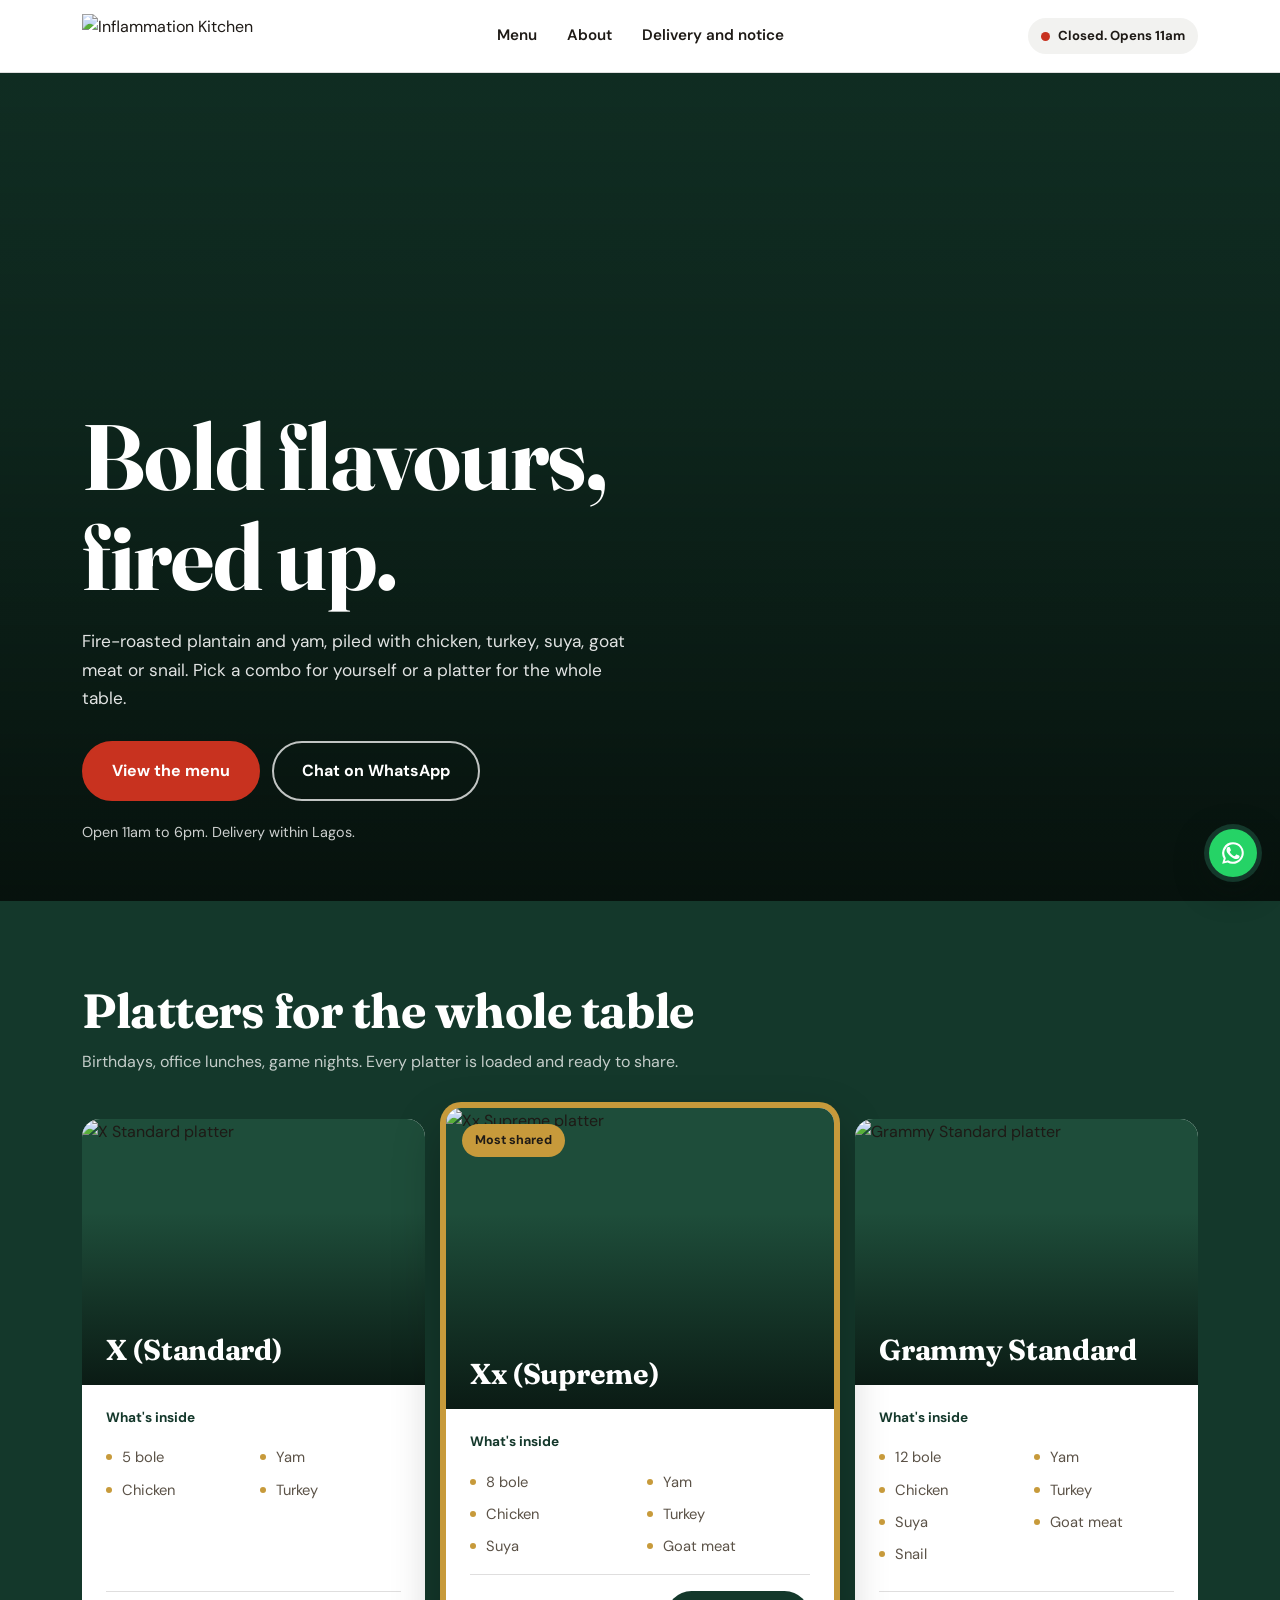
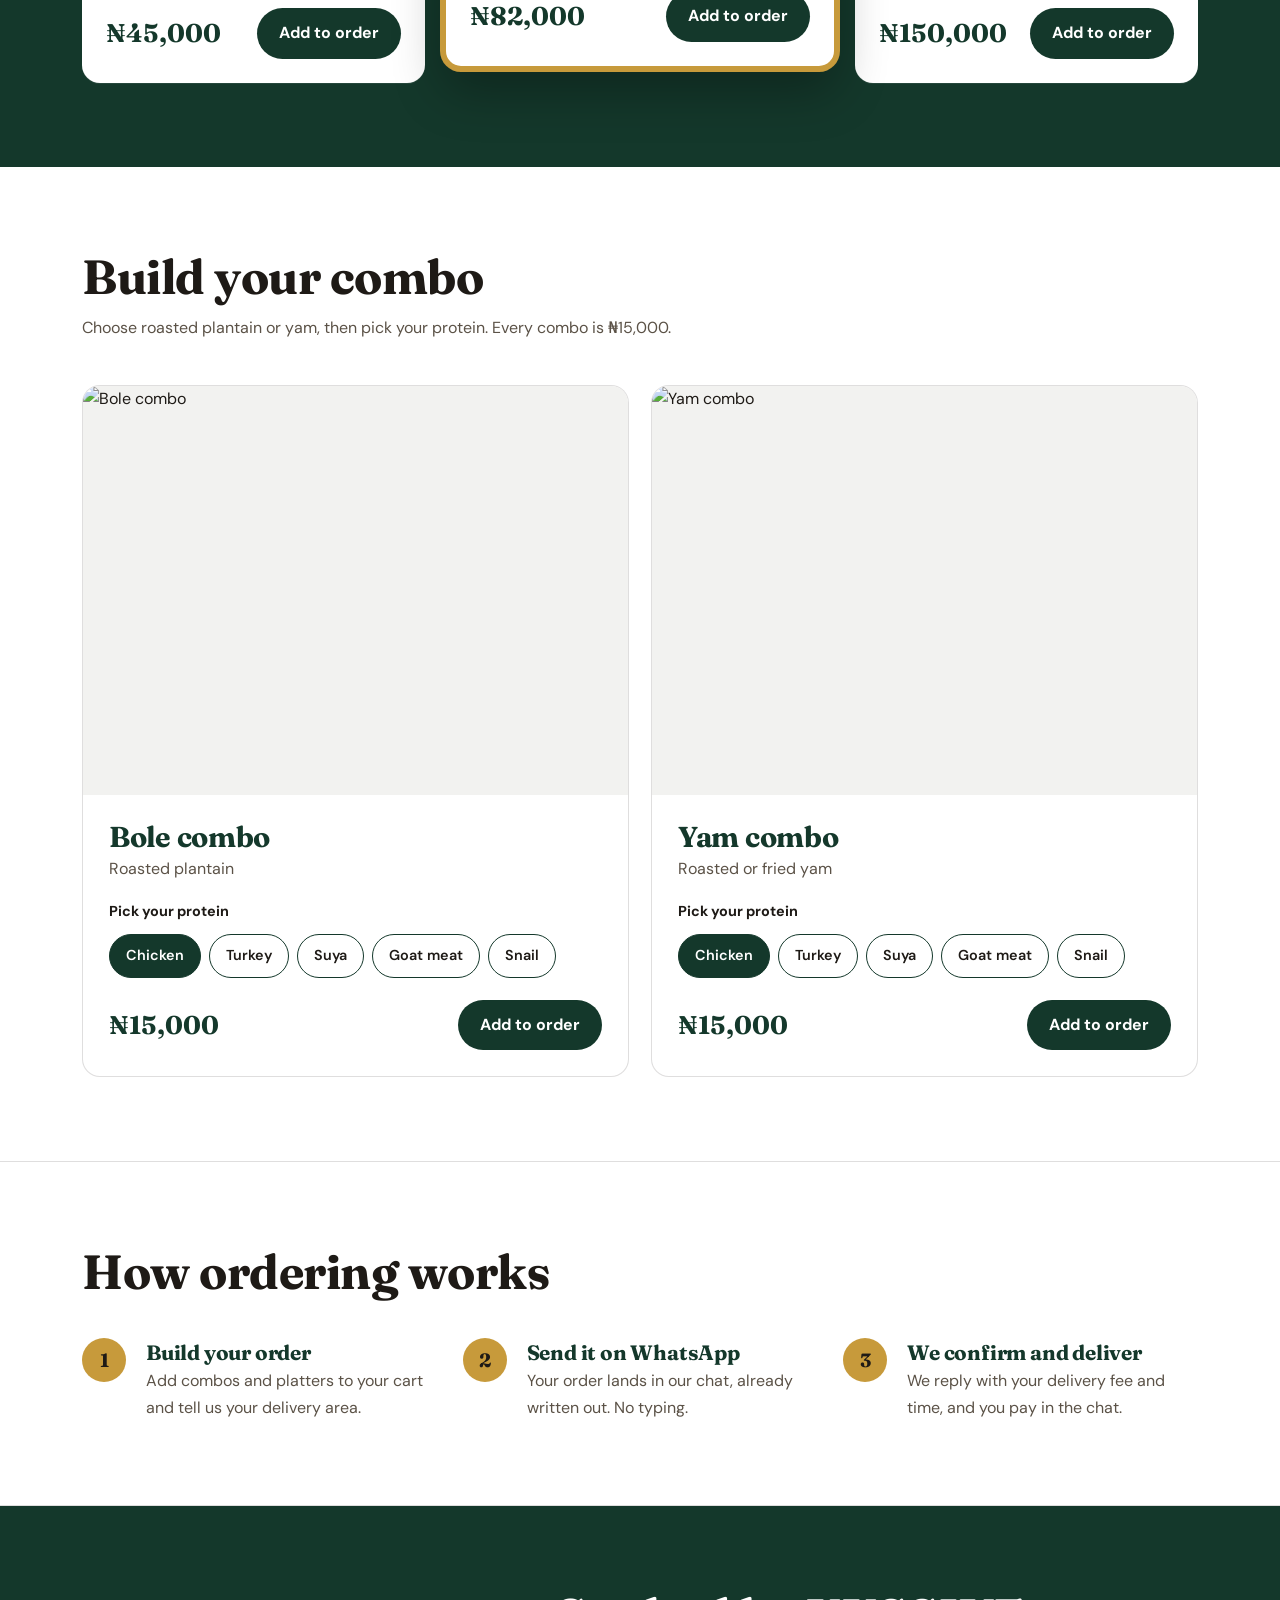
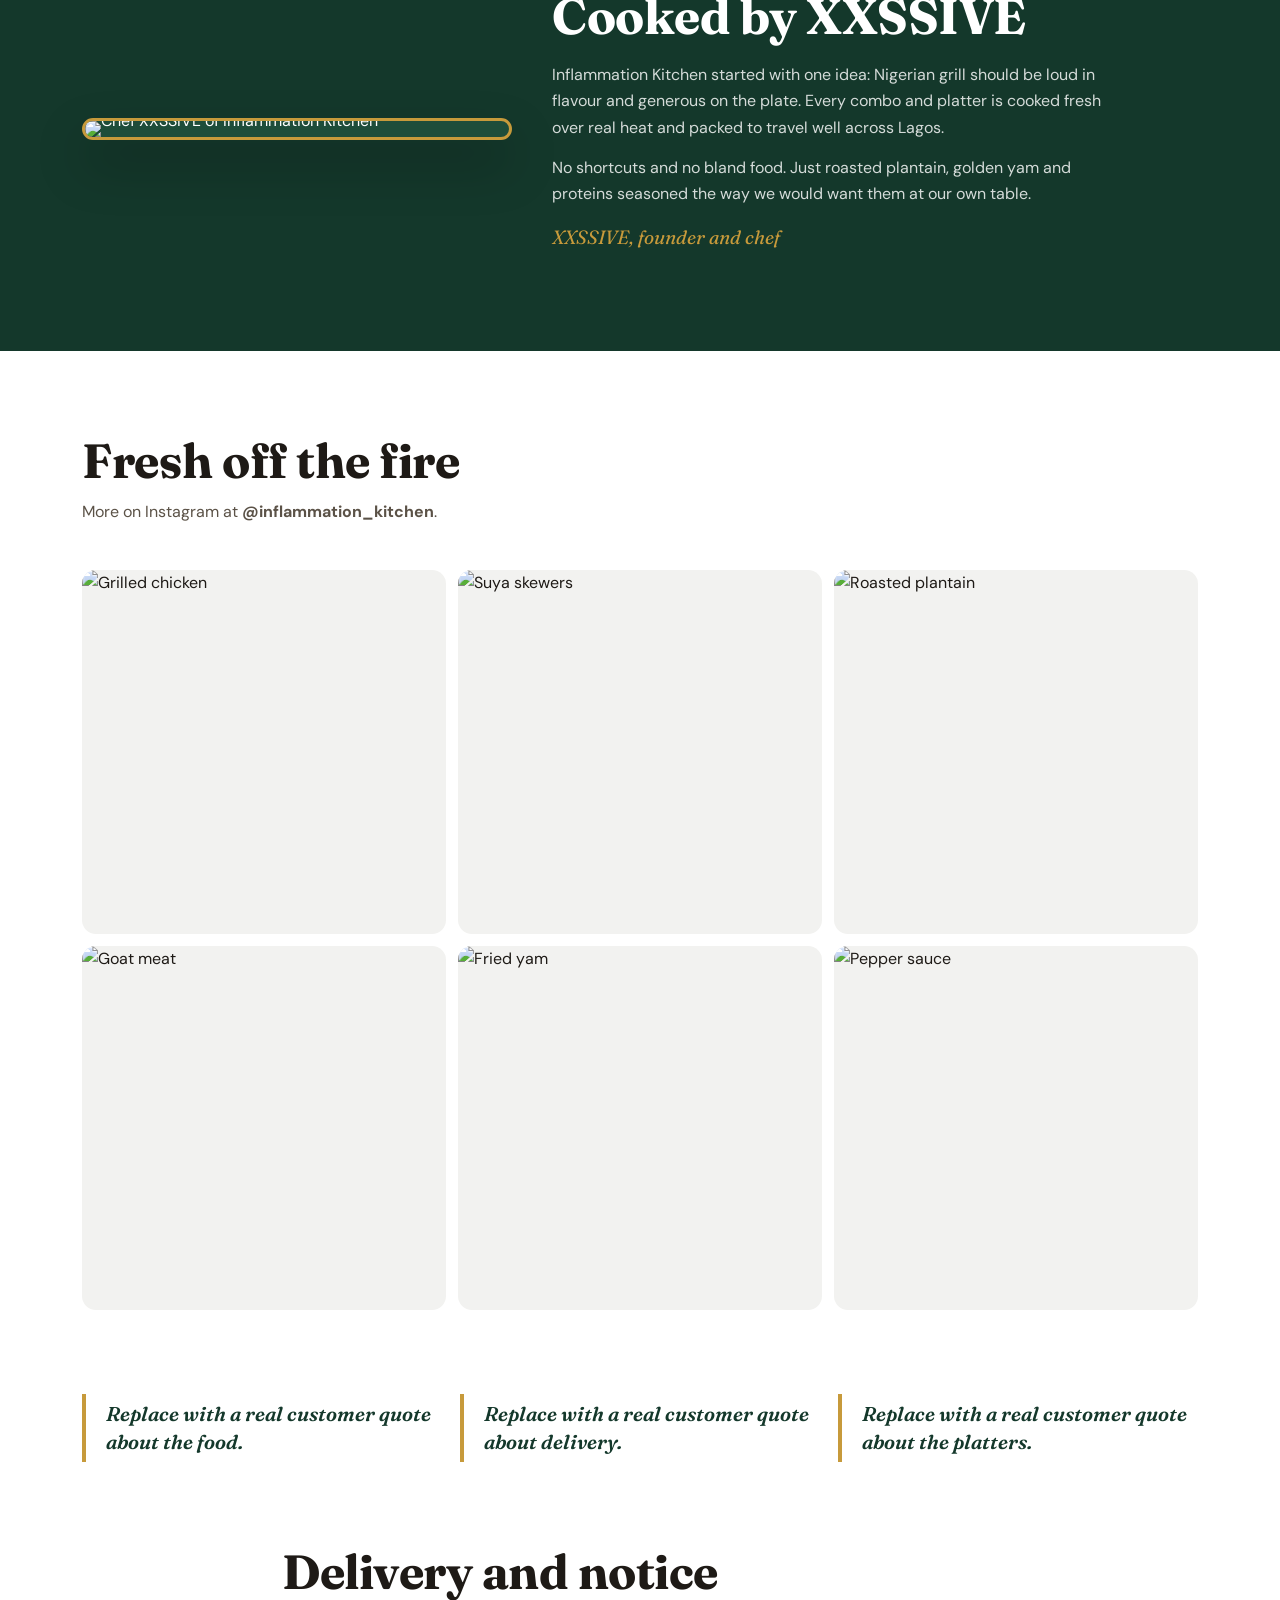
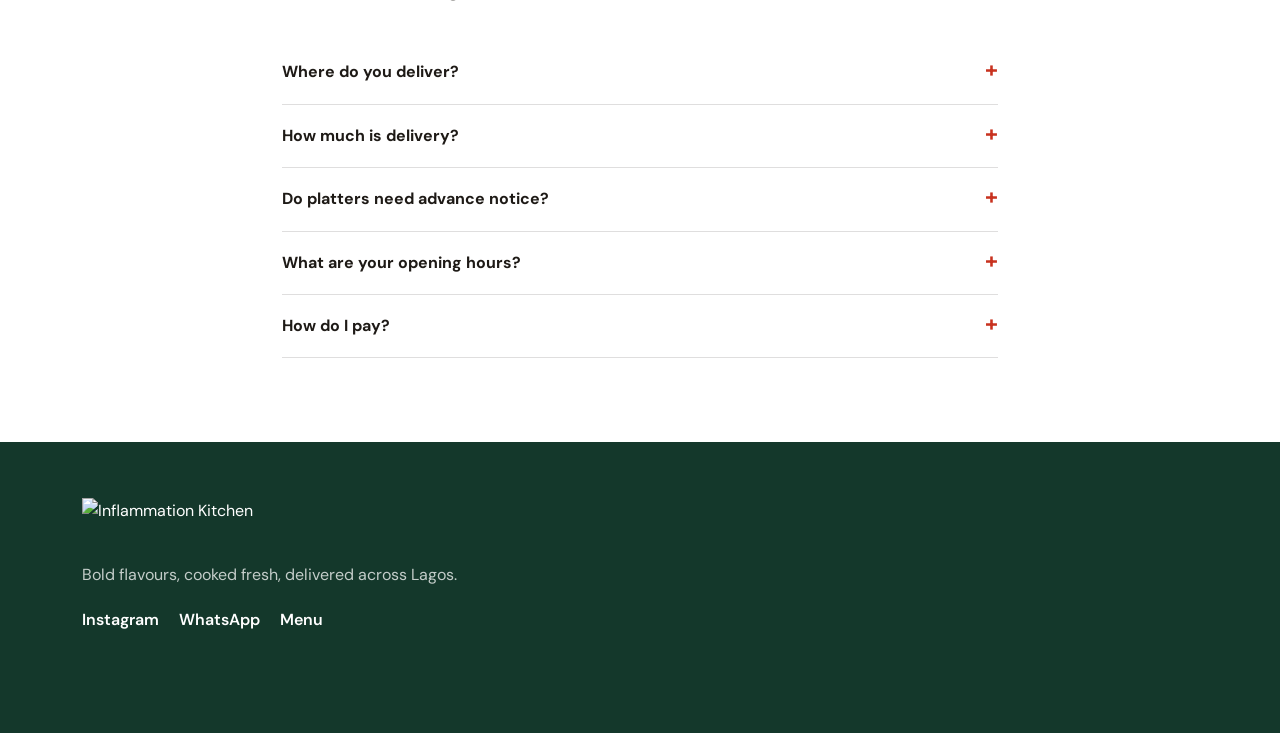
==== index.html @ b71bb7a2 "Add files via upload" ====
<!DOCTYPE html>
<html lang="en">
<head>
<meta charset="UTF-8">
<meta name="viewport" content="width=device-width, initial-scale=1.0">
<title>Inflammation Kitchen: Bold Nigerian Grill, Delivered in Lagos</title>
<meta name="description" content="Roasted plantain and yam combos, plus party platters, loaded with chicken, turkey, suya, goat meat and snail. Order on WhatsApp. Delivery within Lagos.">
<meta property="og:title" content="Inflammation Kitchen: Bold Nigerian Grill">
<meta property="og:description" content="Bole and yam combos and party platters. Order on WhatsApp, delivered across Lagos.">
<!-- Replace YOUR-DOMAIN with the live domain, then upload images/Inflammation-Kitchen-og.jpeg (1200x630) -->
<meta property="og:image" content="https://YOUR-DOMAIN/images/Inflammation-Kitchen-og.jpeg">
<meta name="twitter:card" content="summary_large_image">
<link rel="icon" href="favicon.ico" sizes="any">
<link rel="icon" type="image/svg+xml" href="favicon.svg">
<link rel="icon" type="image/png" sizes="32x32" href="favicon-32x32.png">
<link rel="apple-touch-icon" href="apple-touch-icon.png">
<link rel="preconnect" href="https://fonts.googleapis.com">
<link rel="preconnect" href="https://fonts.gstatic.com" crossorigin>
<link href="https://fonts.googleapis.com/css2?family=Fraunces:opsz,wght@9..144,600;9..144,700;9..144,800&family=DM+Sans:wght@400;500;700&display=swap" rel="stylesheet">
<link rel="stylesheet" href="style.css">
<script type="application/ld+json">
{"@context":"https://schema.org","@type":"Restaurant","name":"Inflammation Kitchen","url":"https://YOUR-DOMAIN/","image":"https://YOUR-DOMAIN/images/Inflammation-Kitchen-og.jpeg","telephone":"+2347036071865","servesCuisine":"Nigerian","priceRange":"₦₦₦","hasMenu":"https://YOUR-DOMAIN/menu.html","areaServed":{"@type":"City","name":"Lagos"},"address":{"@type":"PostalAddress","addressLocality":"Lagos","addressCountry":"NG"},"openingHoursSpecification":[{"@type":"OpeningHoursSpecification","dayOfWeek":["Monday","Tuesday","Wednesday","Thursday","Friday","Saturday","Sunday"],"opens":"11:00","closes":"18:00"}],"sameAs":["https://www.instagram.com/inflammation_kitchen/"]}
</script>

</head>
<body>

<header class="nav">
  <div class="wrap nav-in">
    <a href="index.html" class="logo"><img src="images/inflammation-kitchen-logo.png" alt="Inflammation Kitchen"></a>
    <nav class="nav-links" aria-label="Primary">
      <a href="menu.html">Menu</a><a href="#about">About</a><a href="#faq">Delivery and notice</a>
    </nav>
    <div class="nav-r">
      <span class="open-badge">Checking hours</span>
      <button class="hamburger" id="hamburger" aria-label="Open menu" aria-expanded="false" aria-controls="drawer"><span></span><span></span><span></span></button>
    </div>
  </div>
</header>

<div class="drawer-overlay" id="drawer-overlay"></div>
<nav class="drawer" id="drawer" aria-label="Mobile navigation">
  <a href="menu.html">Menu</a><a href="#about">About</a><a href="#faq">Delivery and notice</a>
  <span class="open-badge">Checking hours</span>
  <a href="https://wa.me/2347036071865" class="btn" target="_blank" rel="noopener">Chat on WhatsApp</a>
</nav>

<main>
<section class="hero" aria-label="Welcome">
  <div class="wrap hero-in">
    <span class="open-badge">Checking hours</span>
    <h1><span class="ln"><span>Bold flavours,</span></span><span class="ln"><span>fired up.</span></span></h1>
    <p class="lead">Fire-roasted plantain and yam, piled with chicken, turkey, suya, goat meat or snail. Pick a combo for yourself or a platter for the whole table.</p>
    <div class="hero-cta">
      <a href="menu.html" class="btn">View the menu</a>
      <a href="https://wa.me/2347036071865" class="btn btn-ghost" target="_blank" rel="noopener">Chat on WhatsApp</a>
    </div>
    <p class="hero-meta">Open 11am to 6pm. Delivery within Lagos.</p>
  </div>
</section>

<section class="platters" id="platters" aria-label="Platters">
  <div class="wrap">
    <div class="sec-head">
      <h2>Platters for the whole table</h2>
      <p>Birthdays, office lunches, game nights. Every platter is loaded and ready to share.</p>
    </div>
    <div class="platter-grid">
      <article class="platter pl">
        <div class="p-img"><img src="images/platter-standard.jpg" alt="X Standard platter" loading="lazy"><h3>X (Standard)</h3></div>
        <div class="p-body">
          <p class="p-label">What's inside</p>
          <ul class="p-list"><li>5 bole</li><li>Yam</li><li>Chicken</li><li>Turkey</li></ul>
          <div class="p-foot"><span class="price">₦45,000</span><button class="add" data-id="platter-x" data-name="X (Standard) platter" data-price="45000" data-notice="">Add to order</button></div>
        </div>
      </article>
      <article class="platter pl big">
        <div class="p-img"><img src="images/platter-supreme.jpg" alt="Xx Supreme platter" loading="lazy"><span class="p-ribbon">Most shared</span><h3>Xx (Supreme)</h3></div>
        <div class="p-body">
          <p class="p-label">What's inside</p>
          <ul class="p-list"><li>8 bole</li><li>Yam</li><li>Chicken</li><li>Turkey</li><li>Suya</li><li>Goat meat</li></ul>
          <div class="p-foot"><span class="price">₦82,000</span><button class="add" data-id="platter-xx" data-name="Xx (Supreme) platter" data-price="82000" data-notice="">Add to order</button></div>
        </div>
      </article>
      <article class="platter pl">
        <div class="p-img"><img src="images/platter-grammy.jpg" alt="Grammy Standard platter" loading="lazy"><h3>Grammy Standard</h3></div>
        <div class="p-body">
          <p class="p-label">What's inside</p>
          <ul class="p-list"><li>12 bole</li><li>Yam</li><li>Chicken</li><li>Turkey</li><li>Suya</li><li>Goat meat</li><li>Snail</li></ul>
          <div class="p-foot"><span class="price">₦150,000</span><button class="add" data-id="platter-grammy" data-name="Grammy Standard platter" data-price="150000" data-notice="">Add to order</button></div>
        </div>
      </article>
    </div>
  </div>
</section>

<section id="combos" aria-label="Combos">
  <div class="wrap">
    <div class="sec-head">
      <h2>Build your combo</h2>
      <p>Choose roasted plantain or yam, then pick your protein. Every combo is ₦15,000.</p>
    </div>
    <div class="combo-grid">
      <article class="combo" data-base="Bole">
        <div class="c-img"><img src="images/bole-chicken.jpg" alt="Bole combo" loading="lazy"></div>
        <div class="c-body">
          <h3>Bole combo</h3><p class="sub">Roasted plantain</p>
          <fieldset class="chips"><legend>Pick your protein</legend>
            <label><input type="radio" name="bole" value="Chicken" checked><span>Chicken</span></label>
            <label><input type="radio" name="bole" value="Turkey"><span>Turkey</span></label>
            <label><input type="radio" name="bole" value="Suya"><span>Suya</span></label>
            <label><input type="radio" name="bole" value="Goat Meat"><span>Goat meat</span></label>
            <label><input type="radio" name="bole" value="Snail"><span>Snail</span></label>
          </fieldset>
          <div class="p-foot"><span class="price">₦15,000</span><button class="add combo-add" data-notice="">Add to order</button></div>
        </div>
      </article>
      <article class="combo" data-base="Yam">
        <div class="c-img"><img src="images/yam-chicken.jpg" alt="Yam combo" loading="lazy"></div>
        <div class="c-body">
          <h3>Yam combo</h3><p class="sub">Roasted or fried yam</p>
          <fieldset class="chips"><legend>Pick your protein</legend>
            <label><input type="radio" name="yam" value="Chicken" checked><span>Chicken</span></label>
            <label><input type="radio" name="yam" value="Turkey"><span>Turkey</span></label>
            <label><input type="radio" name="yam" value="Suya"><span>Suya</span></label>
            <label><input type="radio" name="yam" value="Goat Meat"><span>Goat meat</span></label>
            <label><input type="radio" name="yam" value="Snail"><span>Snail</span></label>
          </fieldset>
          <div class="p-foot"><span class="price">₦15,000</span><button class="add combo-add" data-notice="">Add to order</button></div>
        </div>
      </article>
    </div>
  </div>
</section>

<section class="info" aria-label="How ordering works">
  <div class="wrap">
    <div class="sec-head"><h2>How ordering works</h2></div>
    <ol class="steps">
      <li><h3>Build your order</h3><p>Add combos and platters to your cart and tell us your delivery area.</p></li>
      <li><h3>Send it on WhatsApp</h3><p>Your order lands in our chat, already written out. No typing.</p></li>
      <li><h3>We confirm and deliver</h3><p>We reply with your delivery fee and time, and you pay in the chat.</p></li>
    </ol>
  </div>
</section>

<section class="about" id="about" aria-label="About the chef">
  <div class="wrap about-grid">
    <div class="about-photo"><img src="images/about-inflammation-kitchen.jpg" alt="Chef XXSSIVE of Inflammation Kitchen" loading="lazy"></div>
    <div>
      <h2>Cooked by XXSSIVE</h2>
      <!-- DRAFT founder note: replace with the chef's own words -->
      <p>Inflammation Kitchen started with one idea: Nigerian grill should be loud in flavour and generous on the plate. Every combo and platter is cooked fresh over real heat and packed to travel well across Lagos.</p>
      <p>No shortcuts and no bland food. Just roasted plantain, golden yam and proteins seasoned the way we would want them at our own table.</p>
      <p class="sig">XXSSIVE, founder and chef</p>
    </div>
  </div>
</section>

<section aria-label="Gallery">
  <div class="wrap">
    <div class="sec-head"><h2>Fresh off the fire</h2><p>More on Instagram at <a href="https://www.instagram.com/inflammation_kitchen/" target="_blank" rel="noopener"><strong>@inflammation_kitchen</strong></a>.</p></div>
    <div class="gallery">
      <figure><img src="images/gallery-1.jpg" alt="Grilled chicken" loading="lazy"></figure>
      <figure><img src="images/gallery-2.jpg" alt="Suya skewers" loading="lazy"></figure>
      <figure><img src="images/gallery-3.jpg" alt="Roasted plantain" loading="lazy"></figure>
      <figure><img src="images/gallery-4.jpg" alt="Goat meat" loading="lazy"></figure>
      <figure><img src="images/gallery-5.jpg" alt="Fried yam" loading="lazy"></figure>
      <figure><img src="images/gallery-6.jpg" alt="Pepper sauce" loading="lazy"></figure>
    </div>
  </div>
</section>

<section aria-label="What people say" style="padding-top:0">
  <div class="wrap">
    <!-- PLACEHOLDER QUOTES: replace with real customer feedback (with permission) or delete this section before launch -->
    <div class="quotes">
      <blockquote>Replace with a real customer quote about the food.</blockquote>
      <blockquote>Replace with a real customer quote about delivery.</blockquote>
      <blockquote>Replace with a real customer quote about the platters.</blockquote>
    </div>
  </div>
</section>

<section id="faq" aria-label="Delivery and notice" style="padding-top:0">
  <div class="wrap faq">
    <div class="sec-head"><h2>Delivery and notice</h2></div>
    <details><summary>Where do you deliver?</summary><p>Anywhere within Lagos. Tell us your area in the cart and we confirm the delivery fee on WhatsApp before you pay.</p></details>
    <details><summary>How much is delivery?</summary><p>It depends on your area, so we quote it in the chat. It is never added without you agreeing to it.</p></details>
    <details><summary>Do platters need advance notice?</summary><p>Some do. Items that need notice show a tag, and the cart asks for your preferred date and time.</p></details>
    <details><summary>What are your opening hours?</summary><p>11am to 6pm. You can send an order any time and we confirm when we open.</p></details>
    <details><summary>How do I pay?</summary><p>We confirm your total on WhatsApp and share payment details there.</p></details>
  </div>
</section>
</main>

<footer>
  <div class="wrap foot">
    <img src="images/inflammation-kitchen-logo-light.png" alt="Inflammation Kitchen">
    <p>Bold flavours, cooked fresh, delivered across Lagos.</p>
    <div class="links">
      <a href="https://www.instagram.com/inflammation_kitchen/" target="_blank" rel="noopener">Instagram</a>
      <a href="https://wa.me/2347036071865" target="_blank" rel="noopener">WhatsApp</a>
      <a href="menu.html">Menu</a>
    </div>
  </div>
</footer>

<div class="dock">
  <button class="cart-fab cart-open-btn" id="cart-fab" aria-label="Open your order">
    <svg viewBox="0 0 24 24" fill="none" stroke="currentColor" stroke-width="2" stroke-linecap="round" stroke-linejoin="round"><path d="M6 2 3 6v14a2 2 0 0 0 2 2h14a2 2 0 0 0 2-2V6l-3-4z"/><line x1="3" y1="6" x2="21" y2="6"/><path d="M16 10a4 4 0 0 1-8 0"/></svg>
    <span class="cart-count">0</span><span id="fab-total">₦0</span>
  </button>
  <a class="dock-wa" href="https://wa.me/2347036071865" target="_blank" rel="noopener" aria-label="Chat on WhatsApp"><svg viewBox="0 0 24 24" aria-hidden="true"><path d="M17.47 14.38c-.3-.15-1.76-.87-2.03-.97-.27-.1-.47-.15-.67.15-.2.3-.77.97-.94 1.16-.17.2-.35.22-.64.07-.3-.15-1.26-.46-2.4-1.48-.88-.79-1.48-1.76-1.65-2.06-.17-.3-.02-.46.13-.6.13-.14.3-.35.45-.52.15-.17.2-.3.3-.5.1-.2.05-.37-.02-.52-.08-.15-.67-1.61-.92-2.2-.24-.58-.49-.5-.67-.51h-.57c-.2 0-.52.07-.8.37-.27.3-1.04 1.02-1.04 2.48s1.07 2.88 1.21 3.07c.15.2 2.1 3.2 5.08 4.49.71.3 1.26.49 1.69.63.71.23 1.36.2 1.87.12.57-.08 1.76-.72 2-1.41.25-.7.25-1.29.17-1.41-.07-.12-.27-.2-.57-.35z"/><path d="M12 2a10 10 0 0 0-8.6 15.1L2 22l5-1.3A10 10 0 1 0 12 2zm0 18.05a8 8 0 0 1-4.1-1.13l-.3-.18-3 .8.8-2.94-.2-.3A8.05 8.05 0 1 1 12 20.05z"/></svg></a>
</div>

<script src="cart.js"></script>
<script>
(function(){
  // Combo protein picker: updates the item name and image filename for the cart
  document.querySelectorAll('.combo').forEach(function(card){
    var base = card.dataset.base, btn = card.querySelector('.combo-add'), img = card.querySelector('.c-img img');
    function sync(){
      var p = card.querySelector('input:checked').value;
      btn.dataset.id = (base + '-' + p).toLowerCase().replace(/\s+/g,'-');
      btn.dataset.name = base + ' and ' + p;
      btn.dataset.price = 15000;
      img.src = 'images/' + base.toLowerCase() + '-' + p.toLowerCase().replace(/\s+/g,'-') + '.jpg';
    }
    card.addEventListener('change', sync); sync();
  });
})();
</script>
</body>
</html>
---- style.css ----
:root{--ease:cubic-bezier(.22,1,.36,1);--cream:#FFFFFF;--cream-2:#F2F2F0;--green:#14382B;--green-2:#1E4D3A;--gold:#C79A3B;--red:#C8321F;--red-d:#9E2616;--ink:#1E1A16;--ink-2:#5B5247;--line:rgba(30,26,22,.14);--r:18px}
*,*::before,*::after{box-sizing:border-box;margin:0;padding:0}
html{scroll-behavior:smooth}
body{background:var(--cream);color:var(--ink);font:400 1rem/1.65 'DM Sans',sans-serif;-webkit-font-smoothing:antialiased;overflow-x:hidden}
h1,h2,h3{font-family:'Fraunces',serif;line-height:1.08;font-weight:700;letter-spacing:-.01em}
a{color:inherit;text-decoration:none}img{max-width:100%;display:block}button{font:inherit;cursor:pointer}
.wrap{max-width:1160px;margin:0 auto;padding:0 22px}
section{padding:84px 0}
:focus-visible{outline:2px solid var(--red);outline-offset:3px}
.btn{display:inline-flex;align-items:center;justify-content:center;padding:15px 28px;background:var(--red);color:#fff;font-weight:700;border:2px solid var(--red);border-radius:999px;transition:background .3s var(--ease),border-color .3s var(--ease),color .3s var(--ease),transform .3s var(--ease),box-shadow .3s var(--ease)}
.btn:hover{background:var(--red-d);border-color:var(--red-d)}
.btn-ghost{background:transparent;color:var(--green);border-color:var(--green)}
.btn-ghost:hover{background:var(--green);color:var(--cream);border-color:var(--green)}

header.nav{position:sticky;top:0;z-index:50;background:rgba(255,255,255,.92);backdrop-filter:blur(10px);border-bottom:1px solid var(--line)}
.nav-in{display:flex;align-items:center;justify-content:space-between;gap:14px;height:72px}
.nav-in .logo img{height:44px;width:auto}
.nav-links{display:flex;gap:30px;font-weight:600;font-size:.95rem}
.nav-links a:hover{color:var(--red)}
.nav-r{display:flex;align-items:center;gap:12px}
.open-badge{display:inline-flex;align-items:center;gap:8px;font-size:.82rem;font-weight:700;padding:7px 13px;border-radius:999px;background:var(--cream-2)}
.open-badge::before{content:'';width:9px;height:9px;border-radius:50%;background:#8a8478}
.open-badge.is-open::before{background:#2E8B57}.open-badge.is-closed::before{background:var(--red)}

.hero{position:relative;isolation:isolate;overflow:hidden;display:flex;align-items:flex-end;min-height:calc(100svh - 72px);padding:96px 0 56px;color:#fff;background:#14382B}
.hero::before{content:'';position:absolute;inset:0;z-index:-1;background:linear-gradient(180deg,rgba(8,20,15,.30) 0%,rgba(8,20,15,.50) 38%,rgba(6,15,11,.93) 100%),url('images/hero.png') center/cover no-repeat;animation:heroSettle 1.8s var(--ease) both}
.hero-in{width:100%}
.hero h1{font-size:clamp(2.8rem,10vw,5.8rem);color:#fff;max-width:11ch}
.hero p.lead{margin:20px 0 28px;max-width:46ch;color:rgba(255,255,255,.88);font-size:1.08rem}
.hero-cta{display:flex;flex-wrap:wrap;gap:12px;margin-bottom:20px}
.hero .btn-ghost{color:#fff;border-color:rgba(255,255,255,.75)}
.hero .btn-ghost:hover{background:#fff;color:var(--green);border-color:#fff}
.hero-meta{font-size:.9rem;color:rgba(255,255,255,.8)}
.hero .open-badge{background:rgba(255,255,255,.16);color:#fff;margin-bottom:18px}

.sec-head{max-width:620px;margin-bottom:44px}
.sec-head h2{font-size:clamp(2rem,5vw,3rem);margin-bottom:12px}
.sec-head p{color:var(--ink-2)}
.platters{background:var(--green);color:var(--cream)}
.platters .sec-head p{color:rgba(255,255,255,.75)}
.platter-grid{display:grid;gap:18px}
.platter{background:var(--cream);color:var(--ink);border-radius:var(--r);overflow:hidden;display:flex;flex-direction:column}
.platter.big{border:3px solid var(--gold)}
.p-img{aspect-ratio:16/10;background:var(--cream-2)}.p-img img{width:100%;height:100%;object-fit:cover}
.p-body{padding:24px;display:flex;flex-direction:column;gap:12px;flex:1}
.p-body h3{font-size:1.6rem;color:var(--green)}
.p-body .tag{font-size:.82rem;font-weight:700;color:var(--red)}
.p-body ul{list-style:none;color:var(--ink-2);font-size:.95rem;border-top:1px solid var(--line);padding-top:12px}
.p-foot{margin-top:auto;display:flex;align-items:center;justify-content:space-between;gap:12px;padding-top:8px}
.price{font-family:'Fraunces',serif;font-weight:700;font-size:1.6rem;color:var(--green)}
.add{padding:12px 22px;background:var(--green);color:var(--cream);border:0;border-radius:999px;font-weight:700;transition:background .18s ease-out}
.add:hover{background:var(--red)}.add.added{background:var(--gold);color:var(--ink)}

.combo-grid{display:grid;gap:22px}
.combo{display:grid;gap:0;border:1px solid var(--line);border-radius:var(--r);overflow:hidden;background:#fff}
.combo .c-img{aspect-ratio:4/3;background:var(--cream-2)}.combo .c-img img{width:100%;height:100%;object-fit:cover}
.combo .c-body{padding:26px}
.combo h3{font-size:1.8rem;color:var(--green)}
.combo .sub{color:var(--ink-2);margin:4px 0 18px}
.chips{display:flex;flex-wrap:wrap;gap:8px;margin-bottom:22px;border:0}
.chips legend{font-weight:700;font-size:.9rem;margin-bottom:10px}
.chips label{position:relative}
.chips input{position:absolute;opacity:0;inset:0}
.chips span{display:inline-block;padding:9px 16px;border:1.5px solid var(--green);border-radius:999px;font-weight:600;font-size:.9rem;transition:background .15s ease-out,color .15s ease-out}
.chips input:checked+span{background:var(--green);color:var(--cream)}
.chips input:focus-visible+span{outline:2px solid var(--red);outline-offset:2px}
.combo .p-foot{padding-top:0}

.steps{list-style:none;display:grid;gap:26px;counter-reset:s}
.steps li{counter-increment:s;padding-left:64px;position:relative}
.steps li::before{content:counter(s);position:absolute;left:0;top:-4px;width:44px;height:44px;border-radius:50%;background:var(--gold);color:var(--ink);font:700 1.2rem 'Fraunces',serif;display:grid;place-items:center}
.steps h3{font-size:1.3rem;margin-bottom:4px;color:var(--green)}.steps p{color:var(--ink-2)}

.about{background:var(--green);color:var(--cream)}
.about-grid{display:grid;gap:40px;align-items:center}
.about-photo{overflow:hidden;border-radius:var(--r);background:var(--green-2);border:3px solid var(--gold);line-height:0;box-shadow:0 24px 50px rgba(0,0,0,.28)}
.about-photo img{width:100%;height:auto;max-width:100%;transition:transform 1.2s var(--ease)}
.about-photo:hover img{transform:scale(1.025)}
.about h2{font-size:clamp(2rem,5vw,3.1rem);margin-bottom:18px}
.about p{color:rgba(255,255,255,.82);margin-bottom:14px;max-width:52ch}
.about .sig{font-family:'Fraunces',serif;font-style:italic;color:var(--gold);font-size:1.2rem;margin-top:8px}

.gallery{display:grid;grid-template-columns:repeat(2,1fr);gap:12px}
.gallery figure{aspect-ratio:1;border-radius:14px;overflow:hidden;background:var(--cream-2)}
.gallery img{width:100%;height:100%;object-fit:cover}
.quotes{display:grid;gap:18px}
.quotes blockquote{font:italic 600 1.25rem/1.4 'Fraunces',serif;color:var(--green);padding:6px 0 6px 20px;border-left:4px solid var(--gold)}

.faq{max-width:760px}
.faq details{border-bottom:1px solid var(--line);padding:18px 0}
.faq summary{font-weight:700;cursor:pointer;list-style:none;display:flex;justify-content:space-between;gap:14px}
.faq summary::after{content:'+';color:var(--red);font-size:1.4rem;line-height:1}
.faq details[open] summary::after{content:'\2212'}
.faq p{margin-top:10px;color:var(--ink-2)}

.info{border-top:1px solid var(--line);border-bottom:1px solid var(--line)}
.info-grid{display:grid;gap:26px}
.info-grid h3{font-size:1.2rem;margin-bottom:6px;color:var(--green)}
footer{background:var(--green);color:var(--cream);padding:56px 0 100px}
.foot{display:flex;flex-direction:column;align-items:flex-start;gap:18px}
.foot img{height:46px;width:auto}
.foot p{color:rgba(255,255,255,.75);max-width:42ch}
.foot .links{display:flex;gap:20px;font-weight:600}

@media (min-width:640px){.gallery{grid-template-columns:repeat(3,1fr)}.quotes{grid-template-columns:repeat(3,1fr)}.info-grid{grid-template-columns:repeat(3,1fr)}.combo{grid-template-columns:1fr}.steps{grid-template-columns:repeat(3,1fr)}}
@media (min-width:900px){.platter-grid{grid-template-columns:1fr 1.15fr 1fr;align-items:stretch}.combo-grid{grid-template-columns:1fr 1fr}.about-grid{grid-template-columns:.8fr 1.2fr}}

@media (prefers-reduced-motion:reduce){*{transition-duration:.01ms!important;animation-duration:.01ms!important}html{scroll-behavior:auto}}

/* Hamburger + drawer */
.hamburger{display:none;width:44px;height:44px;flex-direction:column;justify-content:center;align-items:center;gap:5px;background:none;border:0}
.hamburger span{width:24px;height:2px;background:var(--green);transition:transform .18s ease-out,opacity .18s ease-out}
.hamburger.open span:nth-child(1){transform:translateY(7px) rotate(45deg)}
.hamburger.open span:nth-child(2){opacity:0}
.hamburger.open span:nth-child(3){transform:translateY(-7px) rotate(-45deg)}
.drawer-overlay{position:fixed;inset:0;background:rgba(0,0,0,.55);z-index:70;opacity:0;pointer-events:none;transition:opacity .35s var(--ease)}
.drawer-overlay.open{opacity:1;pointer-events:auto}
.drawer{position:fixed;top:0;right:-100%;width:82%;max-width:340px;height:100%;background:#fff;z-index:80;padding:96px 28px 32px;display:flex;flex-direction:column;align-items:flex-start;gap:22px;transition:right .45s var(--ease);border-left:3px solid var(--gold)}
.drawer.open{right:0}
.drawer a:not(.btn){font:700 1.5rem 'Fraunces',serif;color:var(--green)}
.drawer .btn{margin-top:8px}
.hamburger{position:relative;z-index:90}

/* Floating bag, hidden until the cart has items */

@media (max-width:760px){
  .nav-links,.nav-r .open-badge{display:none}
  .hamburger{display:flex}
  .nav-in .logo img{height:38px}
  .hero-cta .btn{width:100%}
}
@media (min-width:761px){.hero .open-badge{display:none}}

.nav-links a.current{color:var(--red)}
.menu-head{padding:56px 0 28px}
.menu-head h1{font-size:clamp(2.2rem,7vw,3.6rem);color:var(--green);margin-bottom:10px}
.menu-head p{color:var(--ink-2);max-width:50ch}
.tabs{position:sticky;top:72px;z-index:40;background:#fff;border-top:1px solid var(--line);border-bottom:1px solid var(--line);overflow-x:auto;scrollbar-width:none}
.tabs::-webkit-scrollbar{display:none}
.tabs-in{display:flex;gap:8px;padding-top:10px;padding-bottom:10px;min-width:max-content}
.tab{padding:9px 18px;border:1.5px solid var(--line);border-radius:999px;background:#fff;font-weight:700;font-size:.9rem;color:var(--ink-2);transition:background .15s ease-out,color .15s ease-out}
.tab.active{background:var(--green);border-color:var(--green);color:#fff}
.menu-sec{padding:56px 0 8px;scroll-margin-top:130px}
.menu-sec h2{font-size:clamp(1.7rem,4vw,2.4rem);color:var(--green)}
.menu-sec .sub{color:var(--ink-2);margin:6px 0 26px}
.menu-grid{display:grid;gap:18px}
.menu-grid .platter{border:1px solid var(--line)}
.menu-grid .platter.big{border:3px solid var(--gold)}
@media (min-width:640px){.menu-grid{grid-template-columns:repeat(2,1fr)}}
@media (min-width:900px){.menu-grid{grid-template-columns:repeat(3,1fr)}}

/* Cart drawer */
.cart-overlay{position:fixed;inset:0;background:rgba(0,0,0,.55);z-index:90;opacity:0;pointer-events:none;transition:opacity .35s var(--ease)}
.cart-overlay.open{opacity:1;pointer-events:auto}
.cart-drawer{position:fixed;top:0;right:-100%;width:94%;max-width:430px;height:100%;background:#fff;z-index:100;display:flex;flex-direction:column;transition:right .45s var(--ease);border-left:3px solid var(--gold)}
.cart-drawer.open{right:0}
.cart-head{display:flex;justify-content:space-between;align-items:center;padding:22px 24px;border-bottom:1px solid var(--line)}
.cart-head h3{font-size:1.5rem;color:var(--green)}
.cart-close{width:40px;height:40px;border-radius:50%;border:1px solid var(--line);background:#fff;font-size:1rem}
.cart-items{flex:1;overflow-y:auto;padding:8px 24px}
.empty{padding:48px 0;text-align:center;color:var(--ink-2)}
.line{display:flex;justify-content:space-between;gap:14px;padding:16px 0;border-bottom:1px solid var(--line)}
.line h4{font-size:1rem}.line span{font-size:.85rem;color:var(--ink-2)}
.qty{display:flex;align-items:center;gap:12px;margin-top:10px}
.qty button{width:34px;height:34px;border-radius:50%;border:1px solid var(--line);background:#fff;font-size:1.1rem}
.qty button:hover{background:var(--green);color:#fff}
.cart-foot{padding:18px 24px 24px;border-top:1px solid var(--line);display:flex;flex-direction:column;gap:12px}
.field{display:flex;flex-direction:column;gap:6px;font-size:.85rem;font-weight:700}
.field input{padding:13px 14px;border:1.5px solid var(--line);border-radius:12px;font:inherit;font-weight:400}
.field input:focus{border-color:var(--green);outline:none}
.row{display:flex;justify-content:space-between;align-items:baseline}
.row strong{font:700 1.5rem 'Fraunces',serif;color:var(--green)}
.cart-foot .note{font-size:.8rem;color:var(--ink-2)}
.err{font-size:.85rem;color:var(--red);font-weight:700}
.btn:disabled{opacity:.4;cursor:not-allowed}
.clear{background:none;border:0;color:var(--ink-2);text-decoration:underline;font-size:.85rem}

/* ===== Motion ===== */
@keyframes heroSettle{from{transform:scale(1.1);opacity:0}to{transform:scale(1);opacity:1}}
@keyframes rise{to{transform:translateY(0)}}
@keyframes fadeUp{from{opacity:0;transform:translateY(16px)}to{opacity:1;transform:none}}
@keyframes tick{0%{transform:scale(1)}40%{transform:scale(1.35)}100%{transform:scale(1)}}
.hero h1 .ln{display:block;overflow:hidden;padding-bottom:.1em;margin-bottom:-.1em}
.hero h1 .ln>span{display:block;transform:translateY(112%);animation:rise 1s var(--ease) .35s forwards}
.hero h1 .ln:nth-child(2)>span{animation-delay:.52s}
.hero-in>.open-badge,.hero-in>.lead,.hero-in>.hero-cta,.hero-in>.hero-meta{opacity:0;animation:fadeUp .9s var(--ease) forwards}
.hero-in>.open-badge{animation-delay:.2s}.hero-in>.lead{animation-delay:.85s}.hero-in>.hero-cta{animation-delay:1s}.hero-in>.hero-meta{animation-delay:1.15s}
.btn:hover{transform:translateY(-2px);box-shadow:0 10px 24px rgba(200,50,31,.28)}
.btn-ghost:hover{box-shadow:none}
.btn:active,.add:active{transform:translateY(0) scale(.98)}
.add{transition:background .3s var(--ease),color .3s var(--ease),transform .3s var(--ease)}
.add:hover{transform:translateY(-2px)}
.platter,.combo{transition:transform .5s var(--ease),box-shadow .5s var(--ease)}
.platter:hover,.combo:hover{transform:translateY(-6px);box-shadow:0 18px 40px rgba(20,56,43,.16)}
.p-img,.c-img,.gallery figure{overflow:hidden}
.p-img img,.c-img img,.gallery img{transition:transform .9s var(--ease)}
.platter:hover .p-img img,.combo:hover .c-img img,.gallery figure:hover img{transform:scale(1.06)}
.nav-links a{position:relative;padding:6px 0}
.nav-links a::after{content:'';position:absolute;left:0;bottom:0;height:2px;width:100%;background:var(--red);transform:scaleX(0);transform-origin:left;transition:transform .35s var(--ease)}
.nav-links a:hover::after,.nav-links a.current::after{transform:scaleX(1)}
.chips span{transition:background .25s var(--ease),color .25s var(--ease),transform .25s var(--ease)}
.chips label:hover span{transform:translateY(-1px)}
.tab:hover{border-color:var(--green);color:var(--green)}
.tab.active:hover{color:#fff}
.faq details[open] p{animation:fadeUp .5s var(--ease)}
.faq summary::after{transition:transform .3s var(--ease)}
.faq details[open] summary::after{transform:rotate(180deg)}
.foot .links a{transition:color .25s var(--ease)}.foot .links a:hover{color:var(--gold)}
.rv{opacity:0;transform:translateY(26px);transition:opacity .9s var(--ease),transform .9s var(--ease)}
.rv.in{opacity:1;transform:none}

/* Joined dock: bag + WhatsApp as one object */
.dock{position:fixed;right:18px;bottom:18px;z-index:60;display:flex;align-items:center;padding:5px;border-radius:999px;background:var(--green);box-shadow:0 10px 30px rgba(8,20,15,.35)}
.cart-fab{display:flex;align-items:center;gap:10px;max-width:0;padding:0;margin:0;overflow:hidden;white-space:nowrap;opacity:0;border:0;background:none;color:#fff;font-weight:700;font-size:.95rem;pointer-events:none;transition:max-width .6s var(--ease),opacity .4s var(--ease),padding .6s var(--ease)}
.cart-fab.show{max-width:240px;opacity:1;padding:0 16px 0 14px;pointer-events:auto;border-right:1px solid rgba(255,255,255,.22);margin-right:5px}
.cart-fab svg{width:22px;height:22px;flex-shrink:0}
.cart-fab .cart-count{min-width:22px;height:22px;border-radius:50%;background:var(--gold);color:var(--ink);font-size:.78rem;font-weight:800;display:grid;place-items:center}
.cart-fab .cart-count.tick{animation:tick .45s var(--ease)}
.dock-wa{width:48px;height:48px;border-radius:50%;background:#25D366;display:grid;place-items:center;transition:transform .35s var(--ease)}
.dock-wa:hover{transform:scale(1.08)}
.dock-wa svg{width:26px;height:26px;fill:#fff}

/* Premium platter cards */
.pl{border:0;box-shadow:0 1px 0 rgba(255,255,255,.08)}
.pl .p-img{position:relative;aspect-ratio:4/3.1;background:var(--green-2)}
.pl .p-img::after{content:'';position:absolute;inset:0;background:linear-gradient(180deg,rgba(8,20,15,0) 35%,rgba(8,20,15,.88) 100%)}
.pl .p-img h3{position:absolute;left:24px;right:24px;bottom:20px;z-index:2;color:#fff;font-size:1.8rem}
.p-ribbon{position:absolute;top:16px;left:16px;z-index:2;background:var(--gold);color:var(--ink);font-weight:700;font-size:.78rem;padding:6px 13px;border-radius:999px}
.pl .p-body{padding:22px 24px 24px;gap:16px}
.p-label{font-size:.85rem;font-weight:700;color:var(--green)}
.pl .p-body .p-list{list-style:none;display:grid;grid-template-columns:1fr 1fr;gap:8px 14px;border:0;padding:0}
.p-list li{position:relative;padding-left:16px;font-size:.92rem;color:var(--ink-2)}
.p-list li::before{content:'';position:absolute;left:0;top:.62em;width:6px;height:6px;border-radius:50%;background:var(--gold)}
.pl .p-foot{border-top:1px solid var(--line);padding-top:16px}
.pl.big{box-shadow:0 0 0 3px var(--gold),0 22px 50px rgba(0,0,0,.3)}
.menu-grid .pl{border:0;box-shadow:0 0 0 1px var(--line)}
.menu-grid .pl.big{box-shadow:0 0 0 3px var(--gold)}
@media (min-width:900px){.platter-grid .pl.big{transform:translateY(-14px)}.platter-grid .pl.big:hover{transform:translateY(-20px)}}

/* Compact dock on phones: icon and count only, total shows in the cart */
@media (max-width:760px){
  .dock{right:14px;bottom:14px;padding:4px}
  .cart-fab{position:relative}
  .cart-fab #fab-total{display:none}
  .cart-fab.show{padding:0 12px;gap:0;margin-right:4px}
  .cart-fab .cart-count{position:absolute;top:3px;right:2px;min-width:19px;height:19px;font-size:.68rem;box-shadow:0 0 0 2px var(--green)}
  .dock-wa{width:46px;height:46px}
}

/* Add-to-order toast */
.toast{position:fixed;top:84px;left:50%;z-index:120;display:flex;align-items:center;gap:12px;max-width:min(92vw,420px);padding:9px 10px 9px 10px;background:var(--green);color:#fff;border-radius:999px;border:1px solid rgba(199,154,59,.55);box-shadow:0 14px 40px rgba(8,20,15,.35);overflow:hidden;opacity:0;transform:translate(-50%,-24px);pointer-events:none;transition:transform .55s var(--ease),opacity .35s var(--ease)}
.toast.show{opacity:1;transform:translate(-50%,0);pointer-events:auto}
.toast-ic{width:32px;height:32px;border-radius:50%;background:var(--gold);color:var(--ink);display:grid;place-items:center;flex-shrink:0}
.toast-ic svg{width:16px;height:16px}
.toast-msg{display:flex;flex-direction:column;line-height:1.25;min-width:0}
.toast-msg b{font-size:.92rem;white-space:nowrap;overflow:hidden;text-overflow:ellipsis}
.toast-msg span{font-size:.75rem;color:rgba(255,255,255,.7)}
.toast-view{margin-left:4px;padding:9px 16px;border:0;border-radius:999px;background:rgba(255,255,255,.14);color:#fff;font-weight:700;font-size:.82rem;transition:background .25s var(--ease),color .25s var(--ease)}
.toast-view:hover{background:var(--gold);color:var(--ink)}
.toast-bar{position:absolute;left:0;bottom:0;width:100%;height:2px;background:var(--gold);transform:scaleX(0);transform-origin:left}
.toast.show .toast-bar{animation:toastBar 2.8s linear forwards}
@keyframes toastBar{from{transform:scaleX(1)}to{transform:scaleX(0)}}
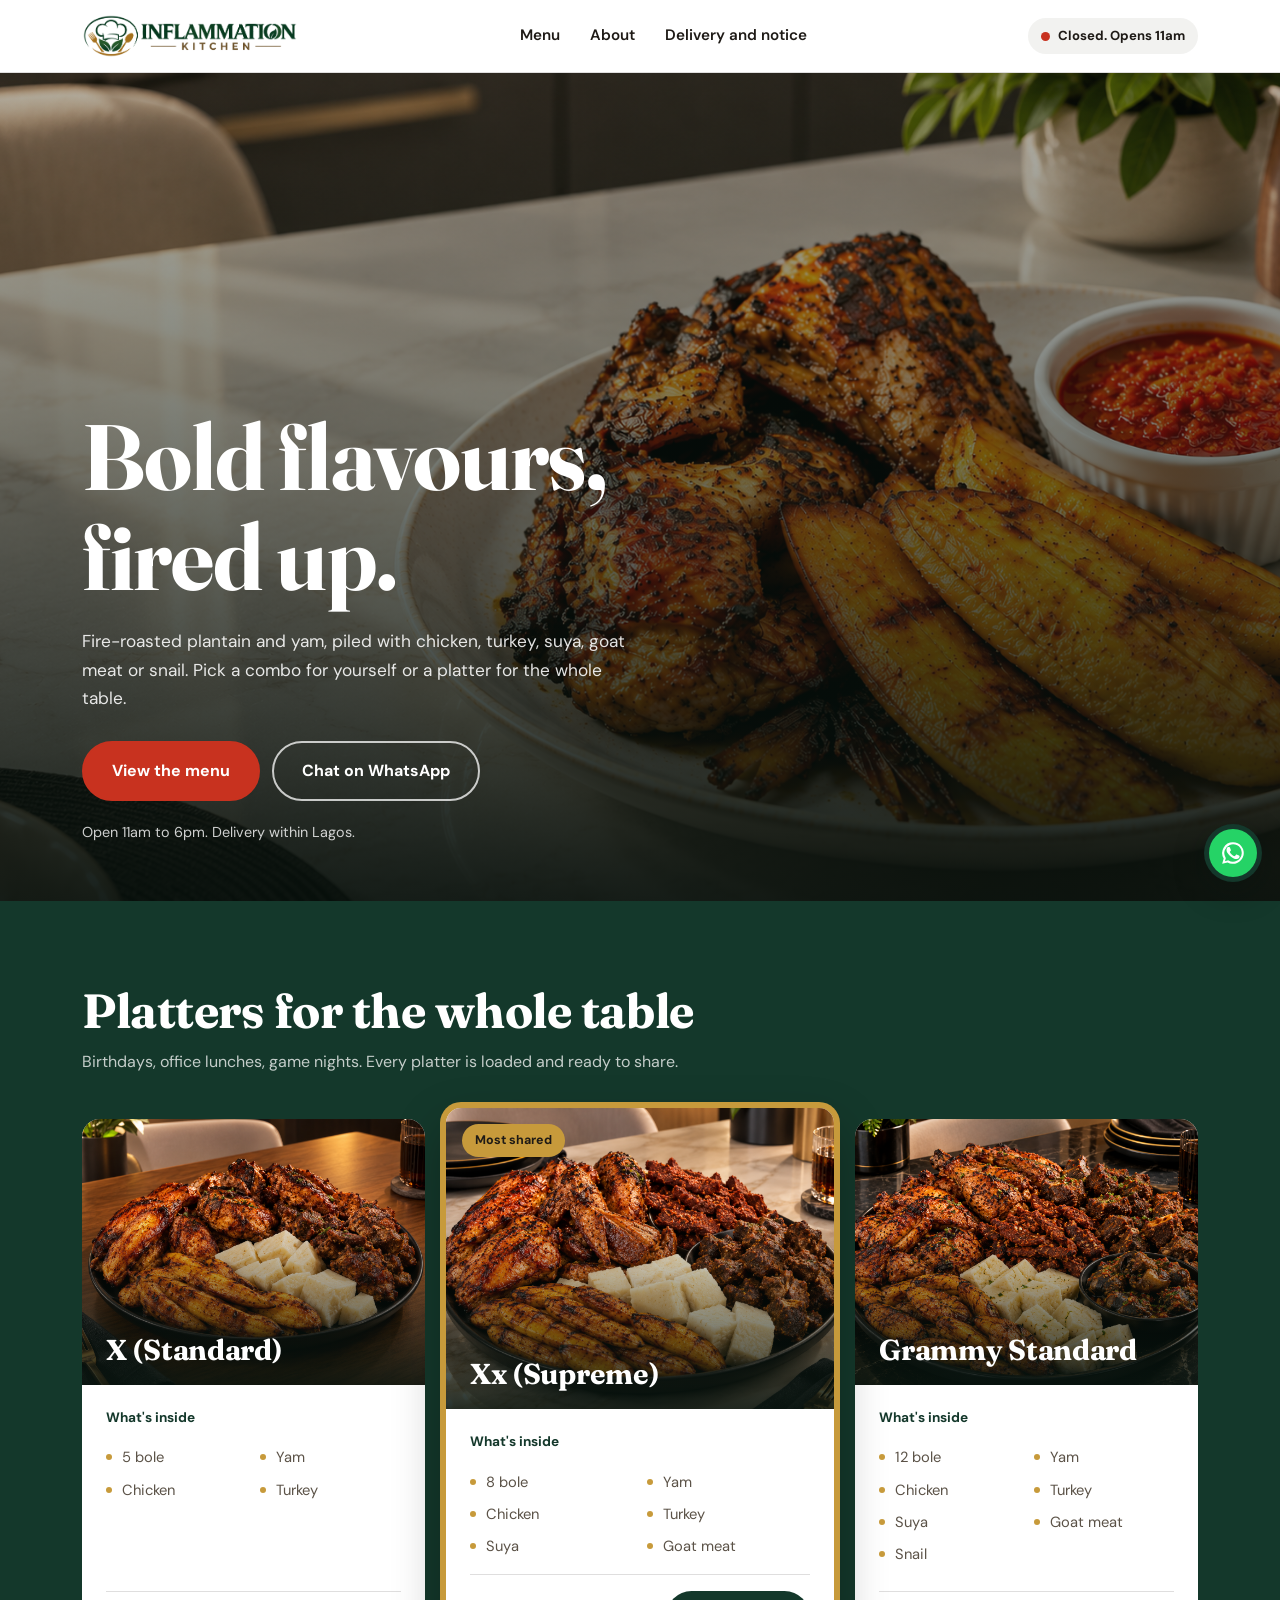
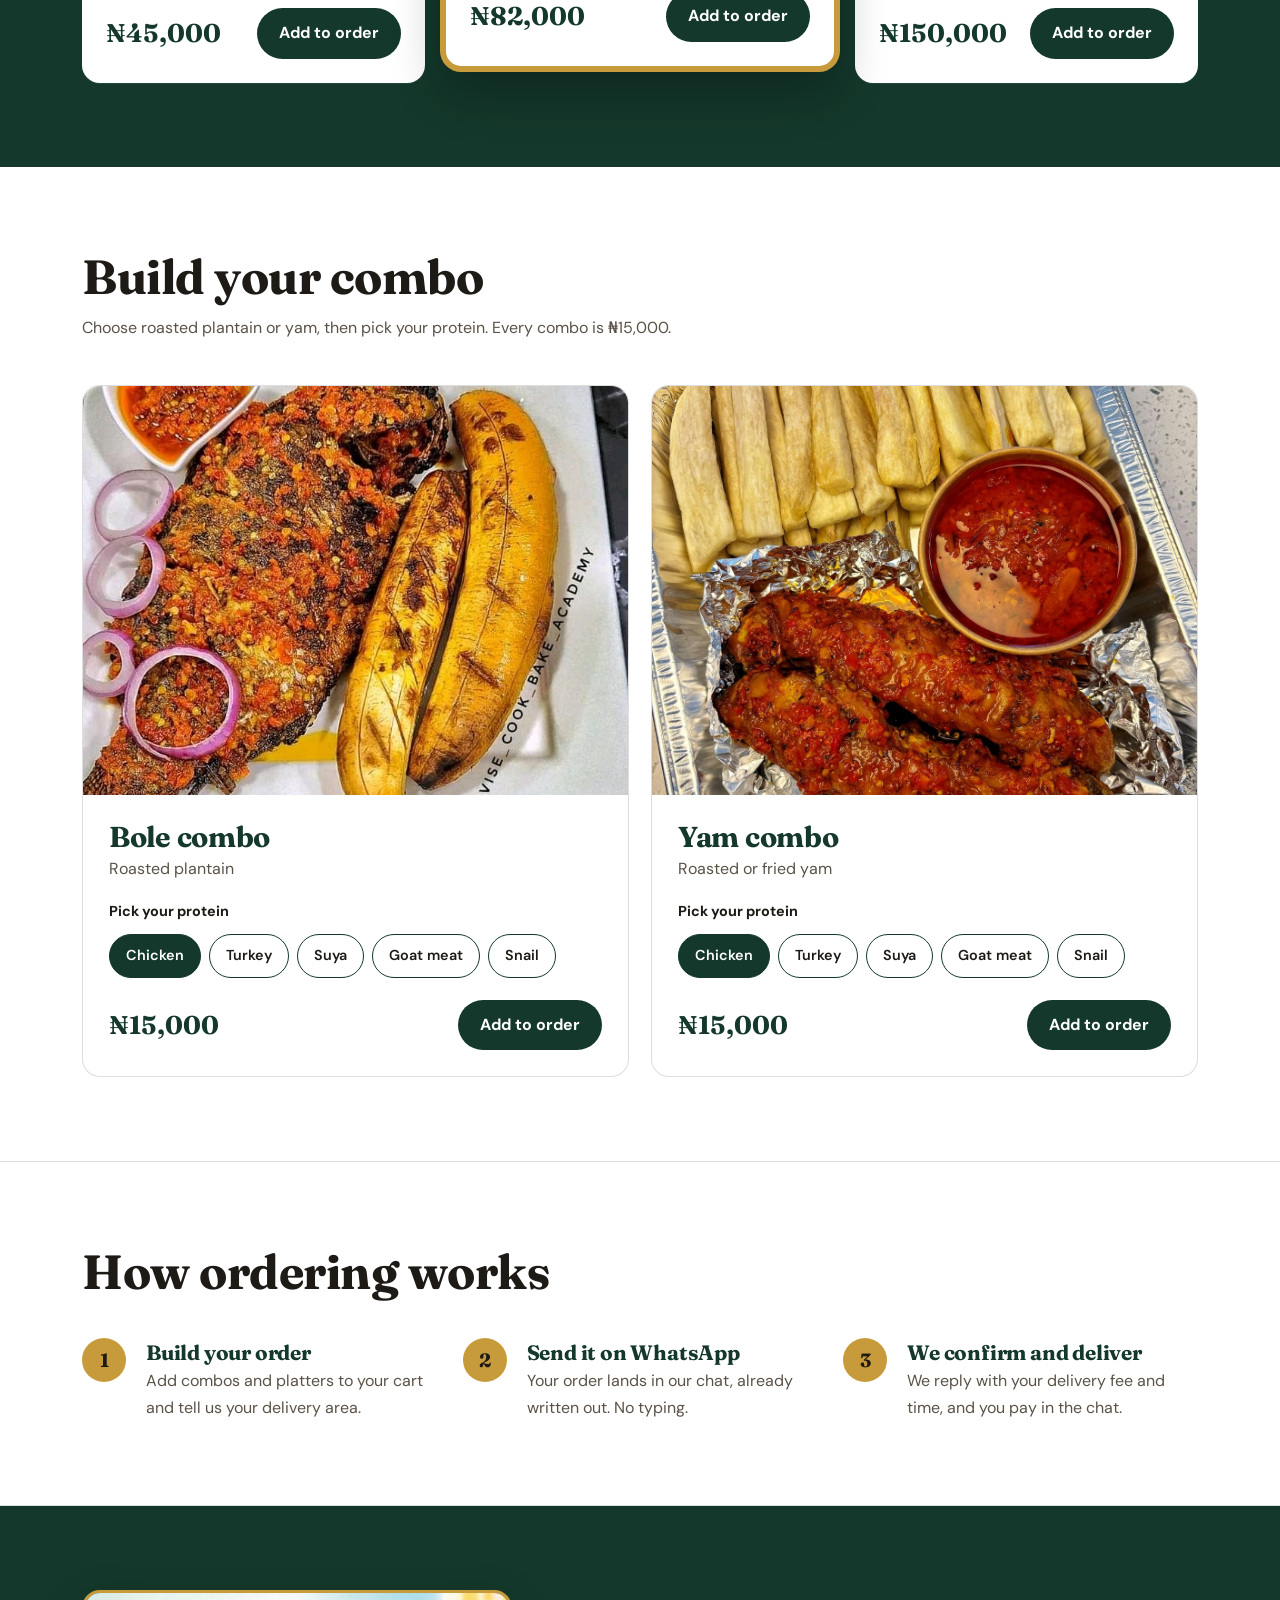
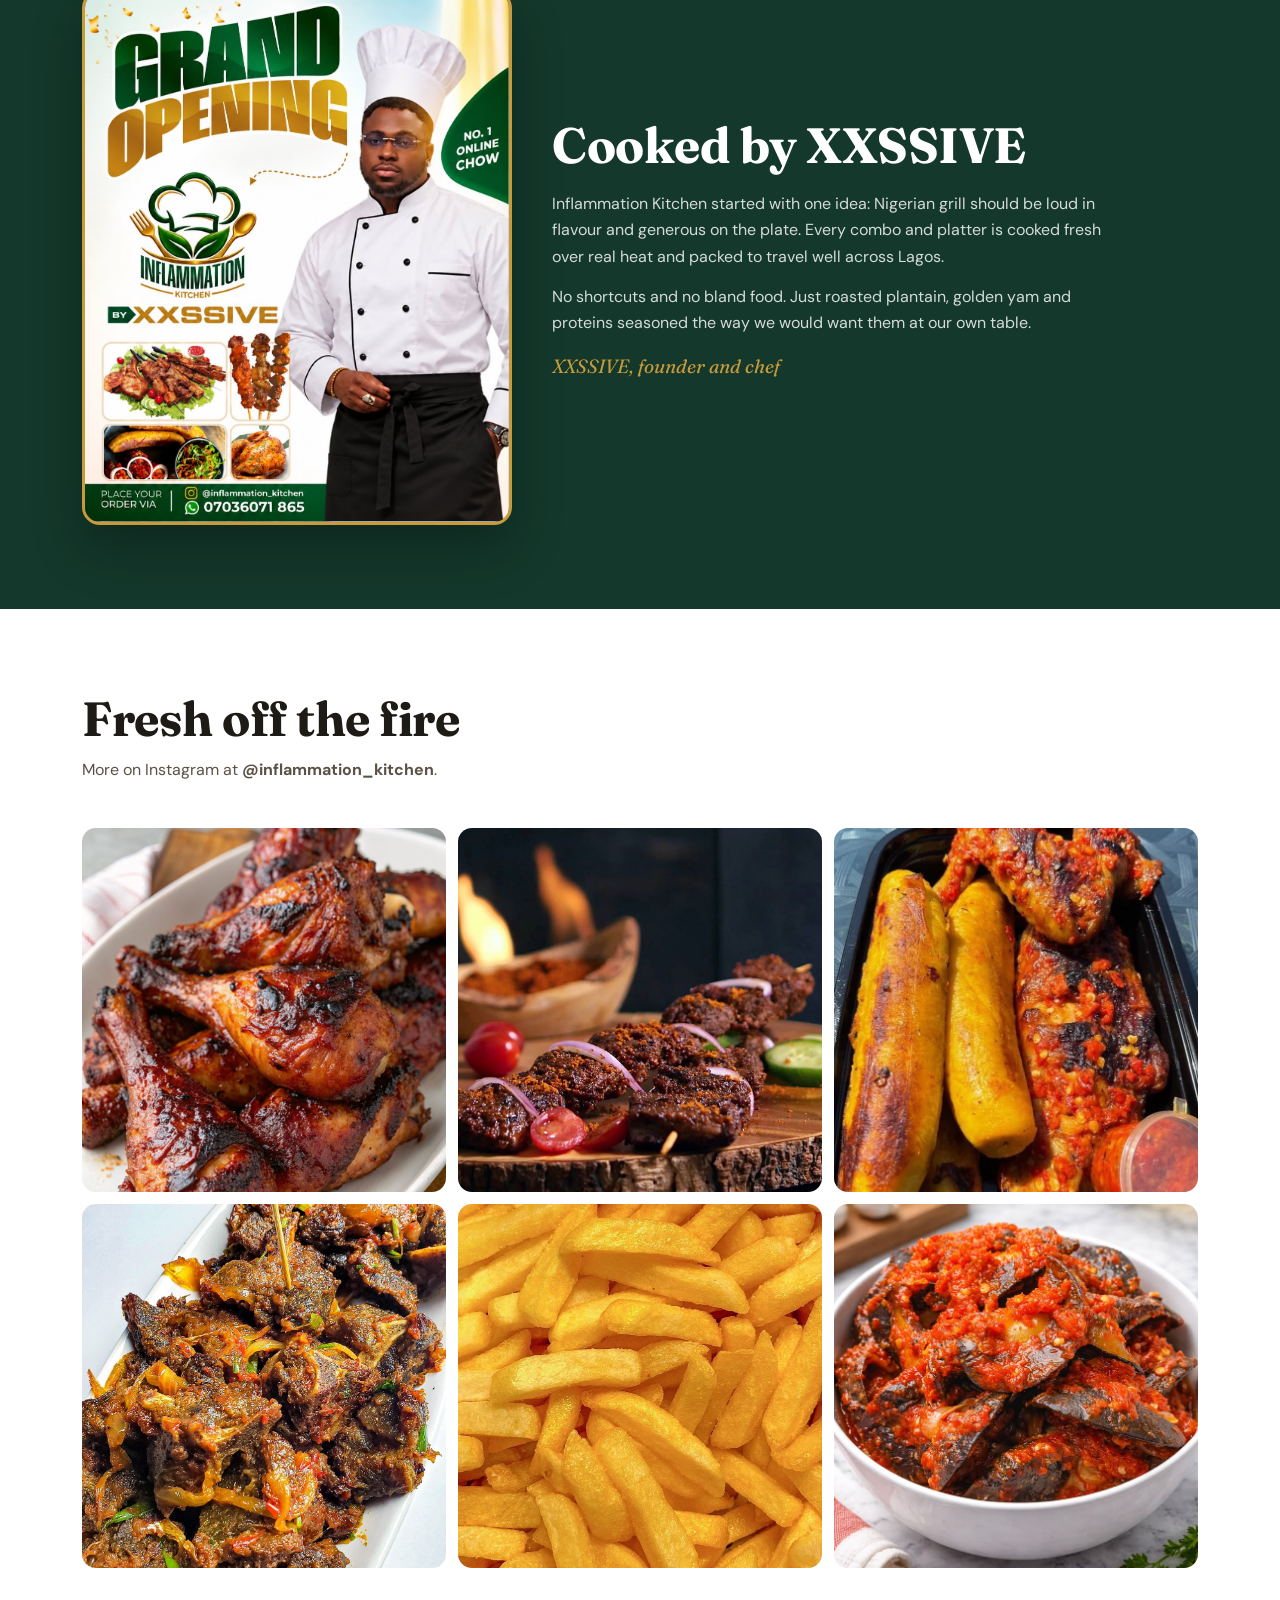
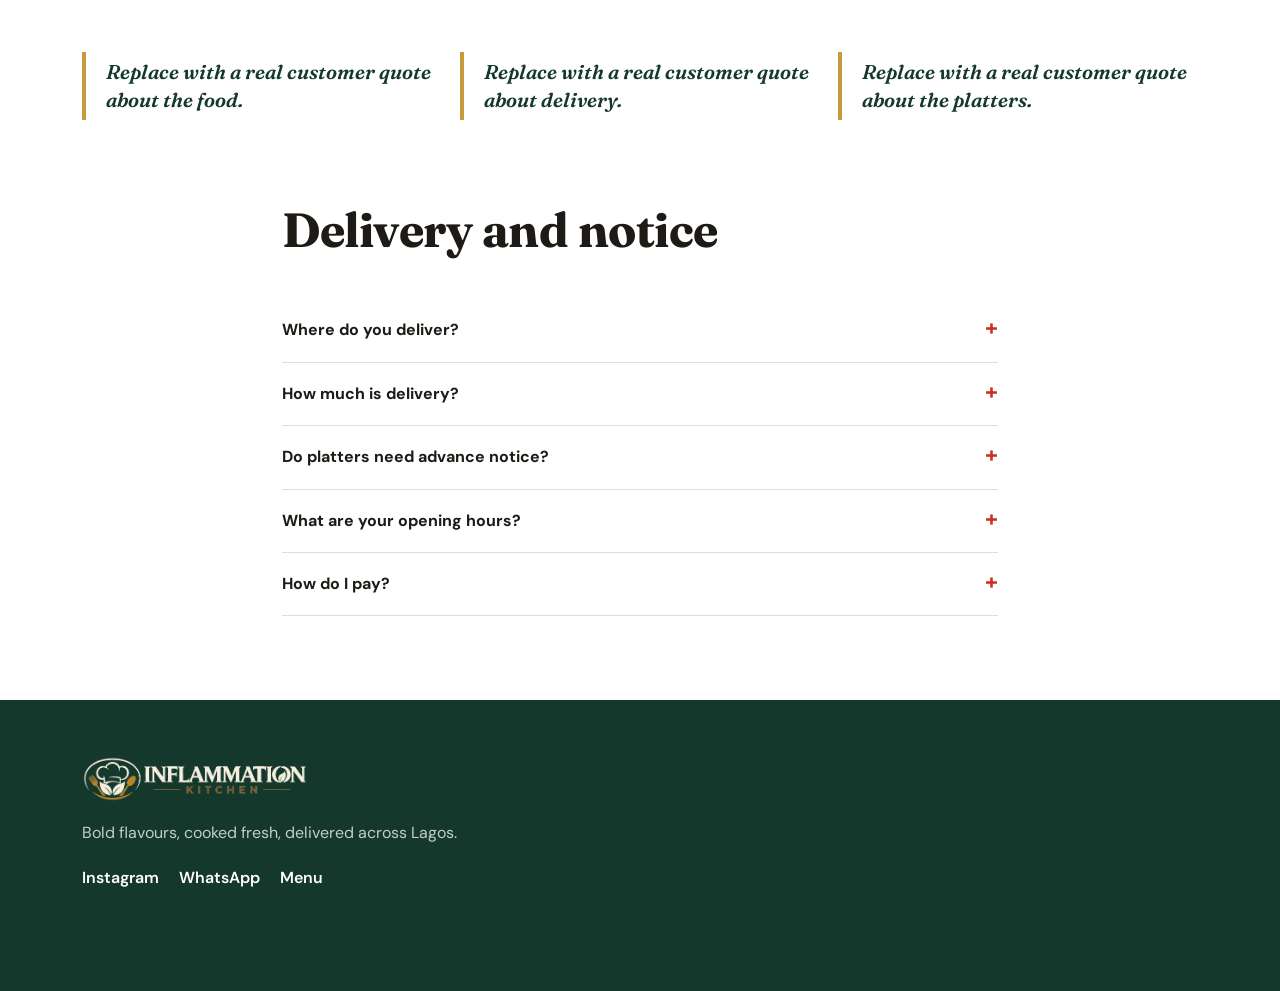
==== commit 806a5388: "Add files via upload" ====
--- a/index.html
+++ b/index.html
@@ -67,7 +67,7 @@
     </div>
     <div class="platter-grid">
       <article class="platter pl">
-        <div class="p-img"><img src="images/platter-standard.jpg" alt="X Standard platter" loading="lazy"><h3>X (Standard)</h3></div>
+        <div class="p-img"><img src="images/platter-standard.png" alt="X Standard platter" loading="lazy"><h3>X (Standard)</h3></div>
         <div class="p-body">
           <p class="p-label">What's inside</p>
           <ul class="p-list"><li>5 bole</li><li>Yam</li><li>Chicken</li><li>Turkey</li></ul>
@@ -75,7 +75,7 @@
         </div>
       </article>
       <article class="platter pl big">
-        <div class="p-img"><img src="images/platter-supreme.jpg" alt="Xx Supreme platter" loading="lazy"><span class="p-ribbon">Most shared</span><h3>Xx (Supreme)</h3></div>
+        <div class="p-img"><img src="images/platter-supreme.png" alt="Xx Supreme platter" loading="lazy"><span class="p-ribbon">Most shared</span><h3>Xx (Supreme)</h3></div>
         <div class="p-body">
           <p class="p-label">What's inside</p>
           <ul class="p-list"><li>8 bole</li><li>Yam</li><li>Chicken</li><li>Turkey</li><li>Suya</li><li>Goat meat</li></ul>
@@ -83,7 +83,7 @@
         </div>
       </article>
       <article class="platter pl">
-        <div class="p-img"><img src="images/platter-grammy.jpg" alt="Grammy Standard platter" loading="lazy"><h3>Grammy Standard</h3></div>
+        <div class="p-img"><img src="images/platter-grammy.png" alt="Grammy Standard platter" loading="lazy"><h3>Grammy Standard</h3></div>
         <div class="p-body">
           <p class="p-label">What's inside</p>
           <ul class="p-list"><li>12 bole</li><li>Yam</li><li>Chicken</li><li>Turkey</li><li>Suya</li><li>Goat meat</li><li>Snail</li></ul>
@@ -164,7 +164,7 @@
       <figure><img src="images/gallery-1.jpg" alt="Grilled chicken" loading="lazy"></figure>
       <figure><img src="images/gallery-2.jpg" alt="Suya skewers" loading="lazy"></figure>
       <figure><img src="images/gallery-3.jpg" alt="Roasted plantain" loading="lazy"></figure>
-      <figure><img src="images/gallery-4.jpg" alt="Goat meat" loading="lazy"></figure>
+      <figure><img src="images/gallery-.jpg" alt="Goat meat" loading="lazy"></figure>
       <figure><img src="images/gallery-5.jpg" alt="Fried yam" loading="lazy"></figure>
       <figure><img src="images/gallery-6.jpg" alt="Pepper sauce" loading="lazy"></figure>
     </div>
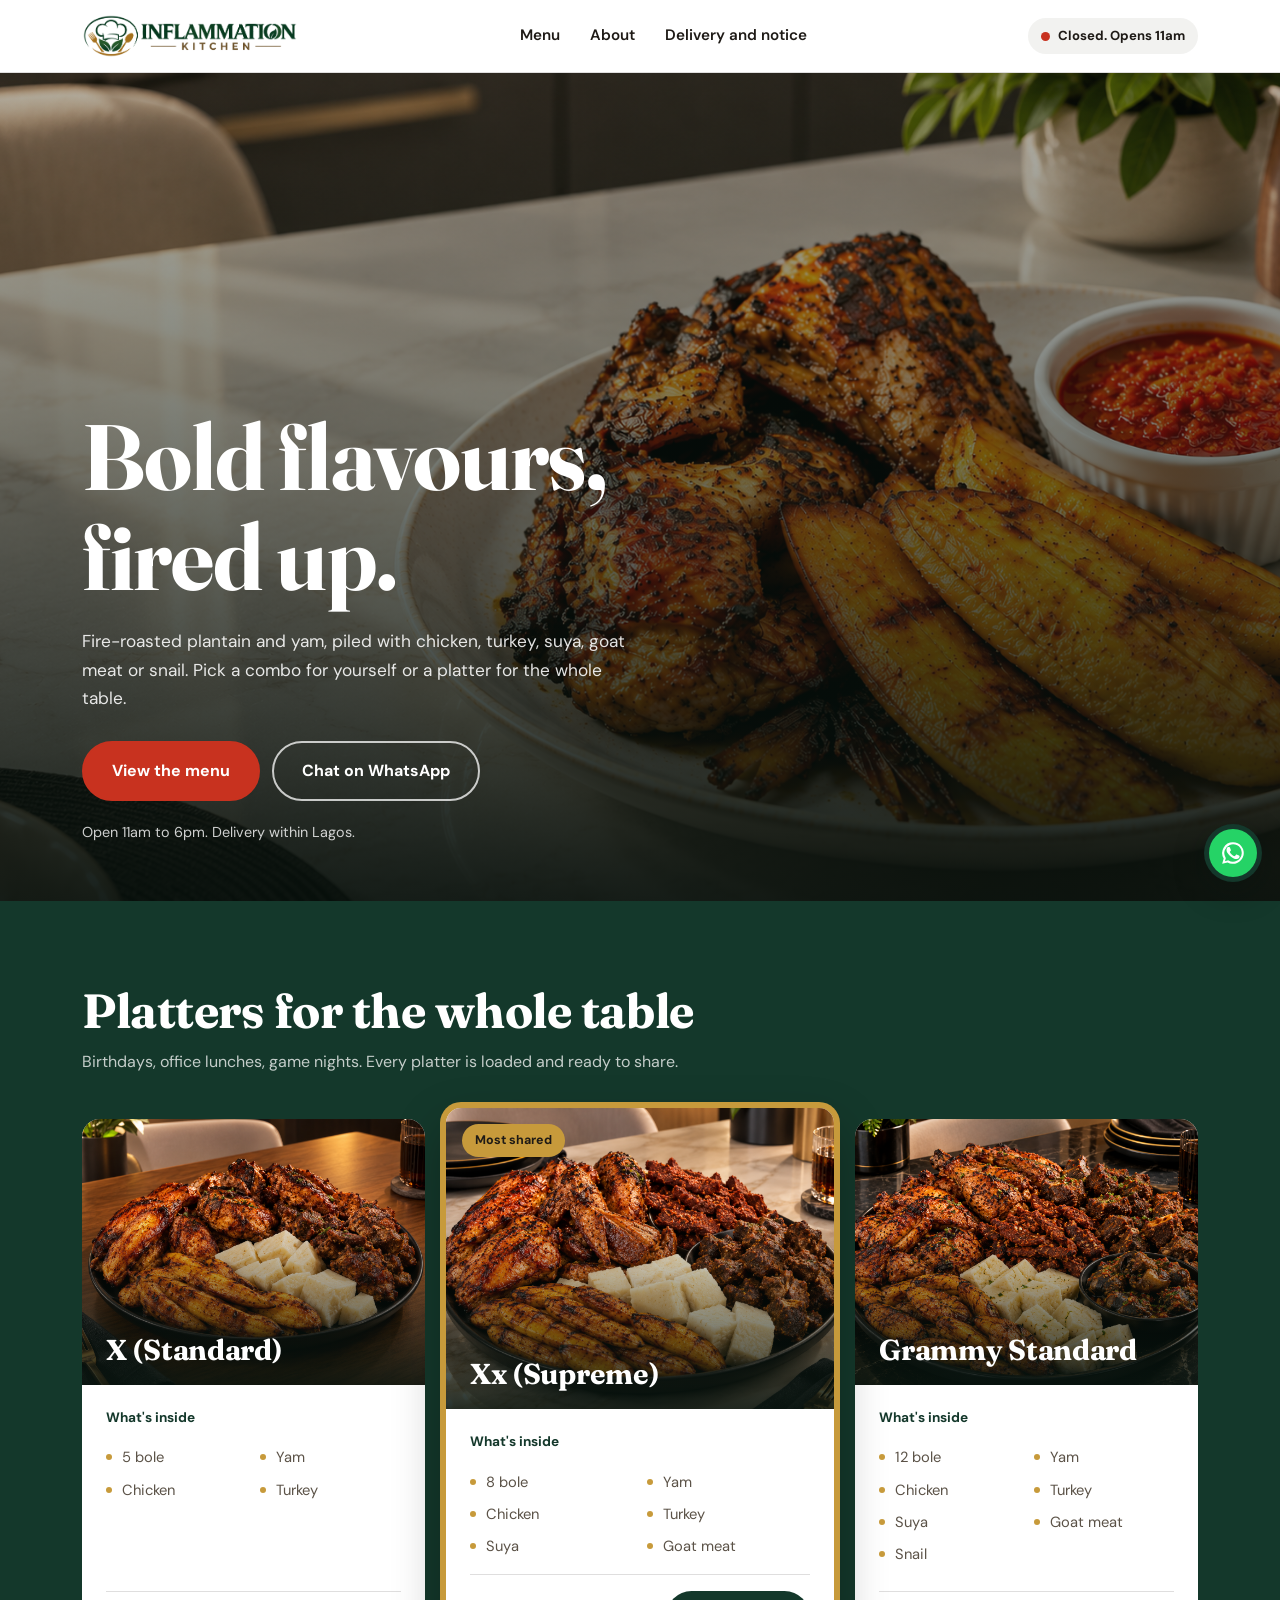
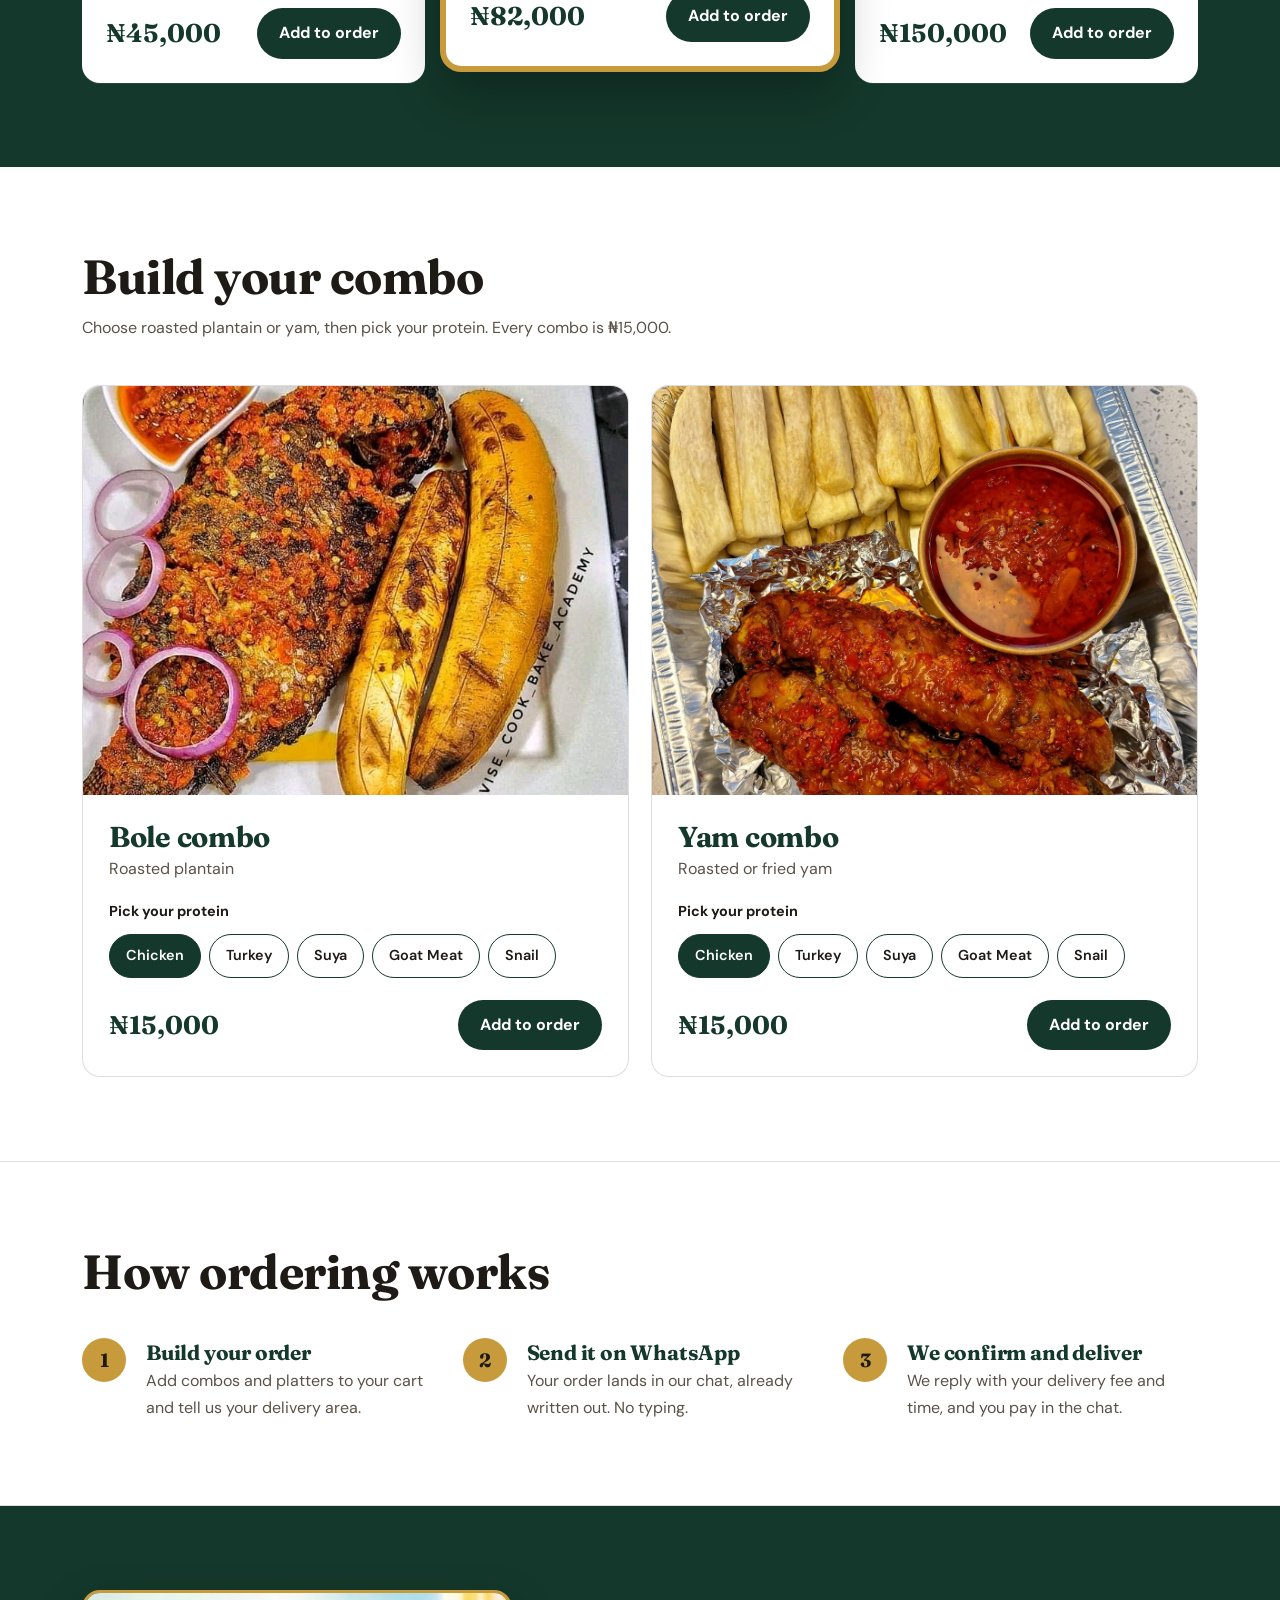
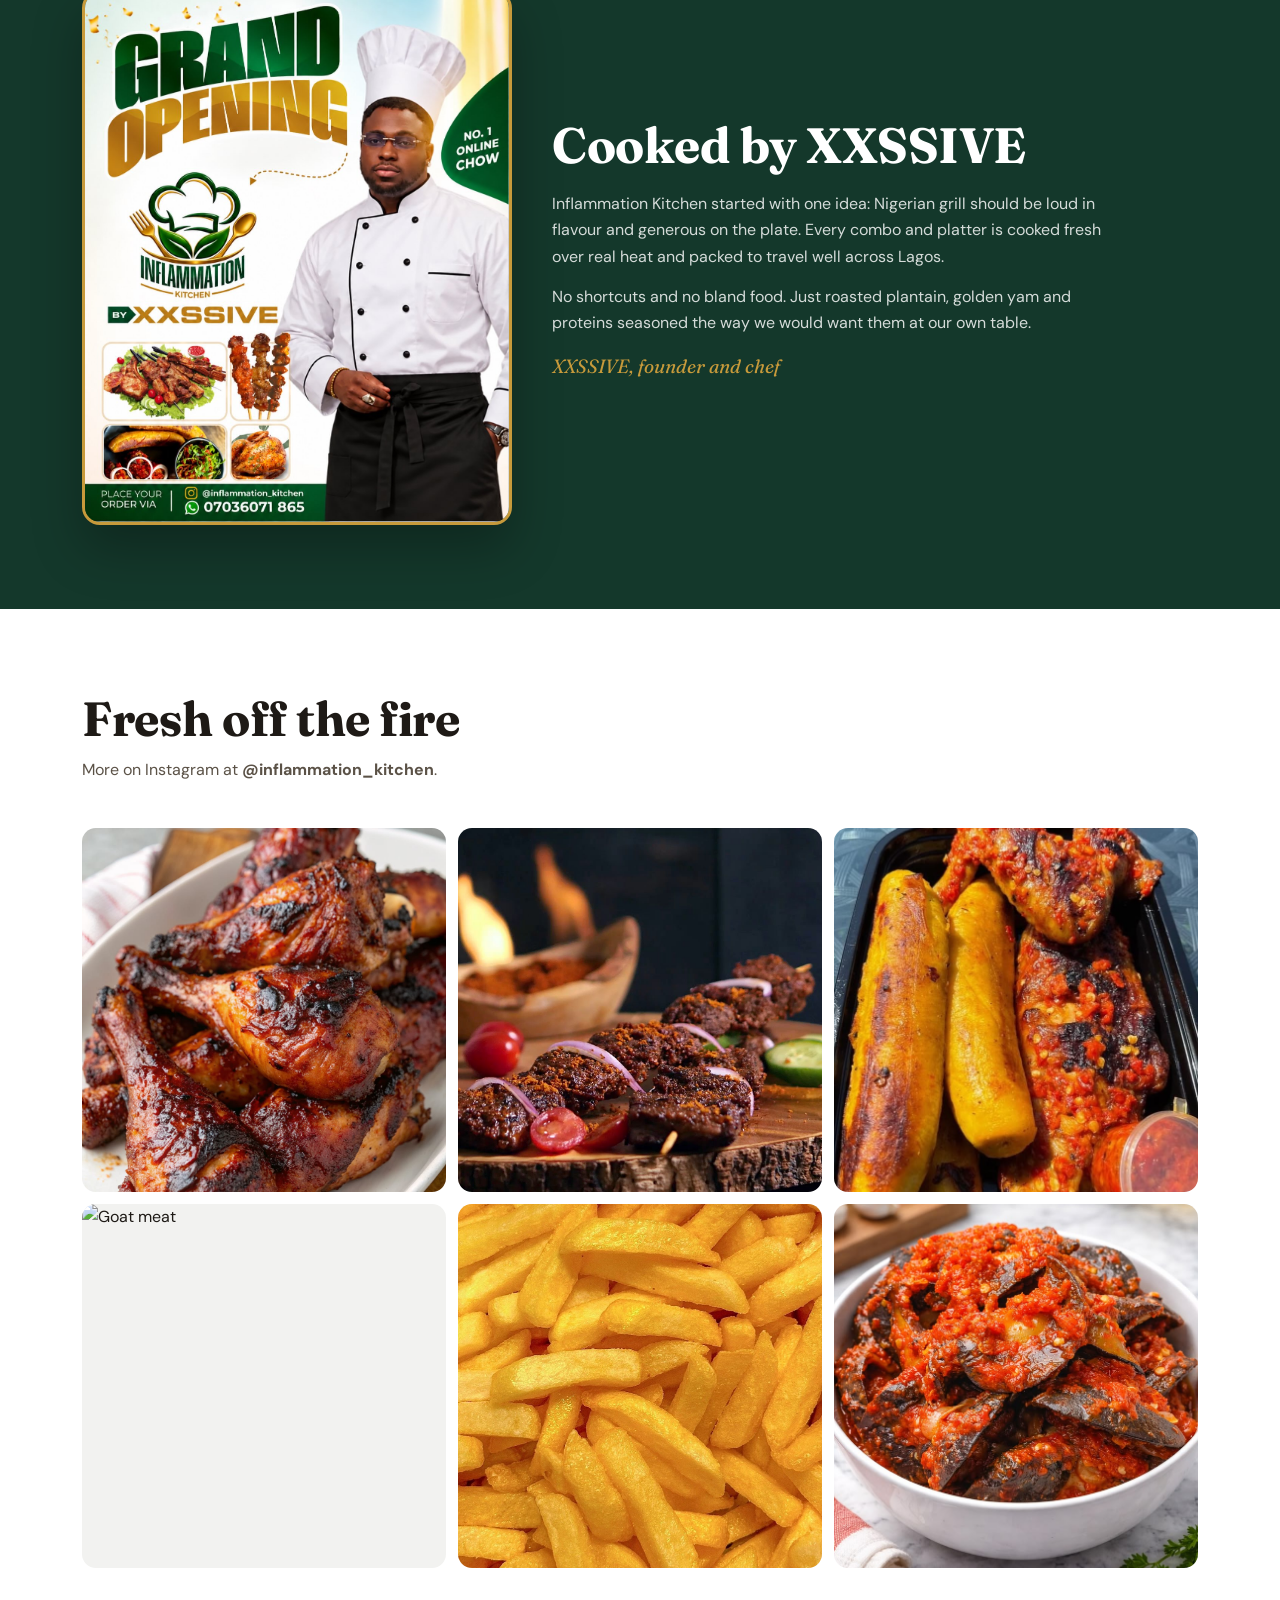
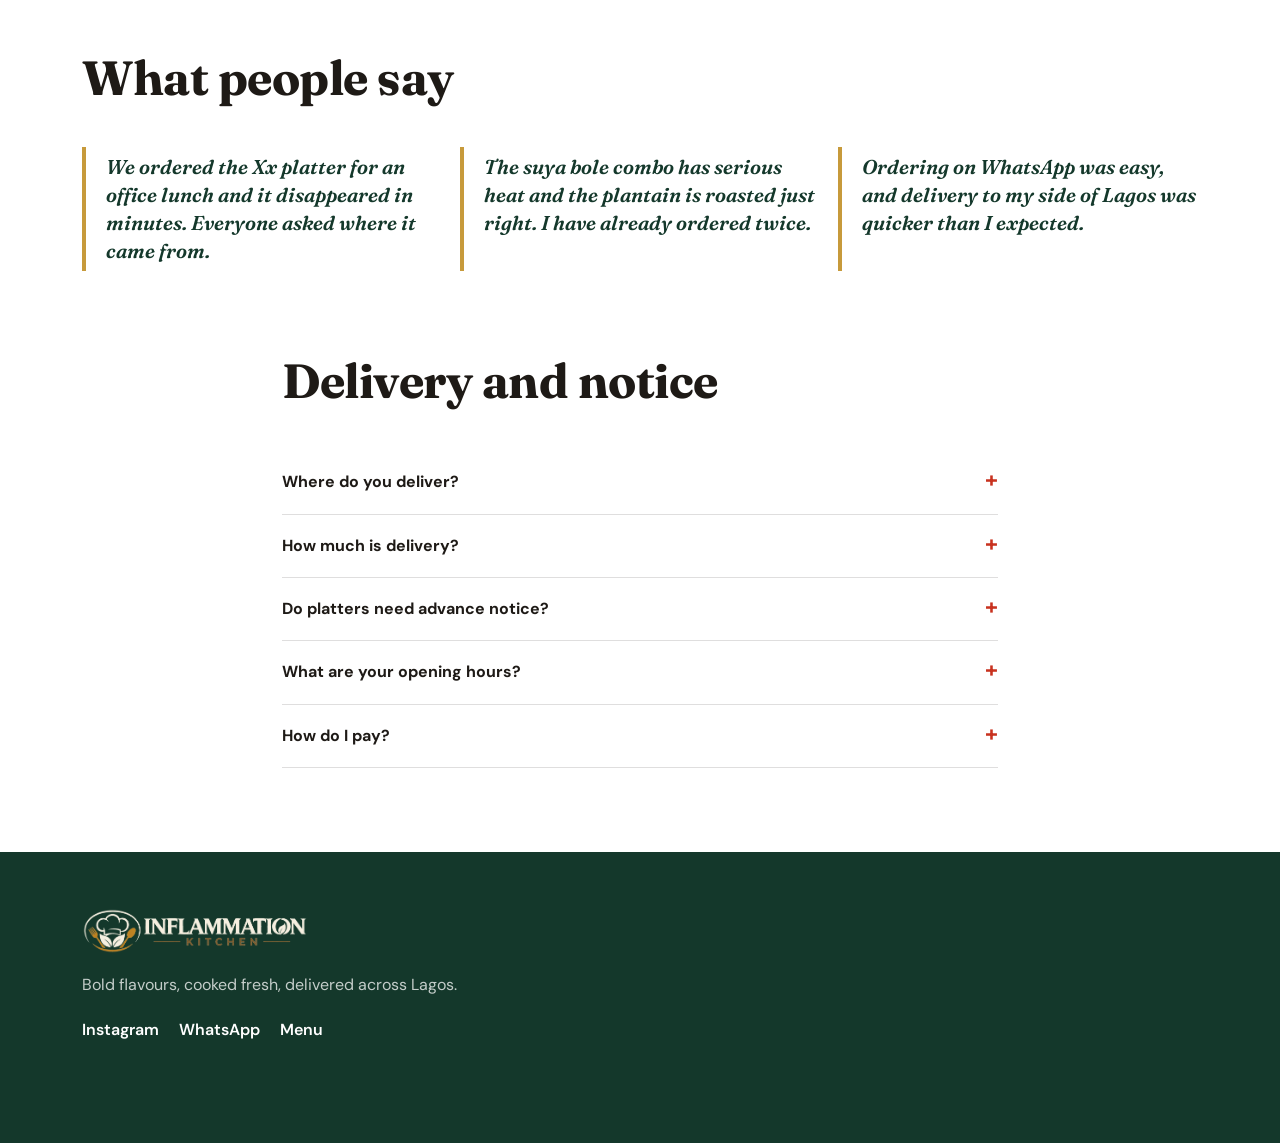
==== commit e59059c7: "Add files via upload" ====
--- a/index.html
+++ b/index.html
@@ -7,8 +7,7 @@
 <meta name="description" content="Roasted plantain and yam combos, plus party platters, loaded with chicken, turkey, suya, goat meat and snail. Order on WhatsApp. Delivery within Lagos.">
 <meta property="og:title" content="Inflammation Kitchen: Bold Nigerian Grill">
 <meta property="og:description" content="Bole and yam combos and party platters. Order on WhatsApp, delivered across Lagos.">
-<!-- Replace YOUR-DOMAIN with the live domain, then upload images/Inflammation-Kitchen-og.jpeg (1200x630) -->
-<meta property="og:image" content="https://YOUR-DOMAIN/images/Inflammation-Kitchen-og.jpeg">
+<meta property="og:image" content="https://inflammation-kitchen-website.vercel.app/images/Inflammation-kitchen-og.jpeg">
 <meta name="twitter:card" content="summary_large_image">
 <link rel="icon" href="favicon.ico" sizes="any">
 <link rel="icon" type="image/svg+xml" href="favicon.svg">
@@ -19,7 +18,7 @@
 <link href="https://fonts.googleapis.com/css2?family=Fraunces:opsz,wght@9..144,600;9..144,700;9..144,800&family=DM+Sans:wght@400;500;700&display=swap" rel="stylesheet">
 <link rel="stylesheet" href="style.css">
 <script type="application/ld+json">
-{"@context":"https://schema.org","@type":"Restaurant","name":"Inflammation Kitchen","url":"https://YOUR-DOMAIN/","image":"https://YOUR-DOMAIN/images/Inflammation-Kitchen-og.jpeg","telephone":"+2347036071865","servesCuisine":"Nigerian","priceRange":"₦₦₦","hasMenu":"https://YOUR-DOMAIN/menu.html","areaServed":{"@type":"City","name":"Lagos"},"address":{"@type":"PostalAddress","addressLocality":"Lagos","addressCountry":"NG"},"openingHoursSpecification":[{"@type":"OpeningHoursSpecification","dayOfWeek":["Monday","Tuesday","Wednesday","Thursday","Friday","Saturday","Sunday"],"opens":"11:00","closes":"18:00"}],"sameAs":["https://www.instagram.com/inflammation_kitchen/"]}
+{"@context":"https://schema.org","@type":"Restaurant","name":"Inflammation Kitchen","url":"https://inflammation-kitchen-website.vercel.app/","image":"https://inflammation-kitchen-website.vercel.app/images/Inflammation-kitchen-og.jpeg","telephone":"+2347036071865","servesCuisine":"Nigerian","priceRange":"₦₦₦","hasMenu":"https://inflammation-kitchen-website.vercel.app/menu.html","areaServed":{"@type":"City","name":"Lagos"},"address":{"@type":"PostalAddress","addressLocality":"Lagos","addressCountry":"NG"},"openingHoursSpecification":[{"@type":"OpeningHoursSpecification","dayOfWeek":["Monday","Tuesday","Wednesday","Thursday","Friday","Saturday","Sunday"],"opens":"11:00","closes":"18:00"}],"sameAs":["https://www.instagram.com/inflammation_kitchen/"]}
 </script>
 
 </head>
@@ -55,7 +54,7 @@
       <a href="menu.html" class="btn">View the menu</a>
       <a href="https://wa.me/2347036071865" class="btn btn-ghost" target="_blank" rel="noopener">Chat on WhatsApp</a>
     </div>
-    <p class="hero-meta">Open 11am to 6pm. Delivery within Lagos.</p>
+    <p class="hero-meta">Open <span data-hours>11am to 6pm</span>. Delivery within Lagos.</p>
   </div>
 </section>
 
@@ -65,32 +64,7 @@
       <h2>Platters for the whole table</h2>
       <p>Birthdays, office lunches, game nights. Every platter is loaded and ready to share.</p>
     </div>
-    <div class="platter-grid">
-      <article class="platter pl">
-        <div class="p-img"><img src="images/platter-standard.png" alt="X Standard platter" loading="lazy"><h3>X (Standard)</h3></div>
-        <div class="p-body">
-          <p class="p-label">What's inside</p>
-          <ul class="p-list"><li>5 bole</li><li>Yam</li><li>Chicken</li><li>Turkey</li></ul>
-          <div class="p-foot"><span class="price">₦45,000</span><button class="add" data-id="platter-x" data-name="X (Standard) platter" data-price="45000" data-notice="">Add to order</button></div>
-        </div>
-      </article>
-      <article class="platter pl big">
-        <div class="p-img"><img src="images/platter-supreme.png" alt="Xx Supreme platter" loading="lazy"><span class="p-ribbon">Most shared</span><h3>Xx (Supreme)</h3></div>
-        <div class="p-body">
-          <p class="p-label">What's inside</p>
-          <ul class="p-list"><li>8 bole</li><li>Yam</li><li>Chicken</li><li>Turkey</li><li>Suya</li><li>Goat meat</li></ul>
-          <div class="p-foot"><span class="price">₦82,000</span><button class="add" data-id="platter-xx" data-name="Xx (Supreme) platter" data-price="82000" data-notice="">Add to order</button></div>
-        </div>
-      </article>
-      <article class="platter pl">
-        <div class="p-img"><img src="images/platter-grammy.png" alt="Grammy Standard platter" loading="lazy"><h3>Grammy Standard</h3></div>
-        <div class="p-body">
-          <p class="p-label">What's inside</p>
-          <ul class="p-list"><li>12 bole</li><li>Yam</li><li>Chicken</li><li>Turkey</li><li>Suya</li><li>Goat meat</li><li>Snail</li></ul>
-          <div class="p-foot"><span class="price">₦150,000</span><button class="add" data-id="platter-grammy" data-name="Grammy Standard platter" data-price="150000" data-notice="">Add to order</button></div>
-        </div>
-      </article>
-    </div>
+    <div class="platter-grid" id="platter-grid"></div>
   </div>
 </section>
 
@@ -100,36 +74,7 @@
       <h2>Build your combo</h2>
       <p>Choose roasted plantain or yam, then pick your protein. Every combo is ₦15,000.</p>
     </div>
-    <div class="combo-grid">
-      <article class="combo" data-base="Bole">
-        <div class="c-img"><img src="images/bole-chicken.jpg" alt="Bole combo" loading="lazy"></div>
-        <div class="c-body">
-          <h3>Bole combo</h3><p class="sub">Roasted plantain</p>
-          <fieldset class="chips"><legend>Pick your protein</legend>
-            <label><input type="radio" name="bole" value="Chicken" checked><span>Chicken</span></label>
-            <label><input type="radio" name="bole" value="Turkey"><span>Turkey</span></label>
-            <label><input type="radio" name="bole" value="Suya"><span>Suya</span></label>
-            <label><input type="radio" name="bole" value="Goat Meat"><span>Goat meat</span></label>
-            <label><input type="radio" name="bole" value="Snail"><span>Snail</span></label>
-          </fieldset>
-          <div class="p-foot"><span class="price">₦15,000</span><button class="add combo-add" data-notice="">Add to order</button></div>
-        </div>
-      </article>
-      <article class="combo" data-base="Yam">
-        <div class="c-img"><img src="images/yam-chicken.jpg" alt="Yam combo" loading="lazy"></div>
-        <div class="c-body">
-          <h3>Yam combo</h3><p class="sub">Roasted or fried yam</p>
-          <fieldset class="chips"><legend>Pick your protein</legend>
-            <label><input type="radio" name="yam" value="Chicken" checked><span>Chicken</span></label>
-            <label><input type="radio" name="yam" value="Turkey"><span>Turkey</span></label>
-            <label><input type="radio" name="yam" value="Suya"><span>Suya</span></label>
-            <label><input type="radio" name="yam" value="Goat Meat"><span>Goat meat</span></label>
-            <label><input type="radio" name="yam" value="Snail"><span>Snail</span></label>
-          </fieldset>
-          <div class="p-foot"><span class="price">₦15,000</span><button class="add combo-add" data-notice="">Add to order</button></div>
-        </div>
-      </article>
-    </div>
+    <div class="combo-grid" id="combo-grid"></div>
   </div>
 </section>
 
@@ -164,7 +109,7 @@
       <figure><img src="images/gallery-1.jpg" alt="Grilled chicken" loading="lazy"></figure>
       <figure><img src="images/gallery-2.jpg" alt="Suya skewers" loading="lazy"></figure>
       <figure><img src="images/gallery-3.jpg" alt="Roasted plantain" loading="lazy"></figure>
-      <figure><img src="images/gallery-.jpg" alt="Goat meat" loading="lazy"></figure>
+      <figure><img src="images/gallery-4.jpg" alt="Goat meat" loading="lazy"></figure>
       <figure><img src="images/gallery-5.jpg" alt="Fried yam" loading="lazy"></figure>
       <figure><img src="images/gallery-6.jpg" alt="Pepper sauce" loading="lazy"></figure>
     </div>
@@ -173,11 +118,12 @@
 
 <section aria-label="What people say" style="padding-top:0">
   <div class="wrap">
-    <!-- PLACEHOLDER QUOTES: replace with real customer feedback (with permission) or delete this section before launch -->
+    <div class="sec-head"><h2>What people say</h2></div>
+    <!-- PLACEHOLDER TESTIMONIALS: replace each quote with real customer feedback (with permission) before launch -->
     <div class="quotes">
-      <blockquote>Replace with a real customer quote about the food.</blockquote>
-      <blockquote>Replace with a real customer quote about delivery.</blockquote>
-      <blockquote>Replace with a real customer quote about the platters.</blockquote>
+      <blockquote>We ordered the Xx platter for an office lunch and it disappeared in minutes. Everyone asked where it came from.</blockquote>
+      <blockquote>The suya bole combo has serious heat and the plantain is roasted just right. I have already ordered twice.</blockquote>
+      <blockquote>Ordering on WhatsApp was easy, and delivery to my side of Lagos was quicker than I expected.</blockquote>
     </div>
   </div>
 </section>
@@ -214,22 +160,17 @@
   <a class="dock-wa" href="https://wa.me/2347036071865" target="_blank" rel="noopener" aria-label="Chat on WhatsApp"><svg viewBox="0 0 24 24" aria-hidden="true"><path d="M17.47 14.38c-.3-.15-1.76-.87-2.03-.97-.27-.1-.47-.15-.67.15-.2.3-.77.97-.94 1.16-.17.2-.35.22-.64.07-.3-.15-1.26-.46-2.4-1.48-.88-.79-1.48-1.76-1.65-2.06-.17-.3-.02-.46.13-.6.13-.14.3-.35.45-.52.15-.17.2-.3.3-.5.1-.2.05-.37-.02-.52-.08-.15-.67-1.61-.92-2.2-.24-.58-.49-.5-.67-.51h-.57c-.2 0-.52.07-.8.37-.27.3-1.04 1.02-1.04 2.48s1.07 2.88 1.21 3.07c.15.2 2.1 3.2 5.08 4.49.71.3 1.26.49 1.69.63.71.23 1.36.2 1.87.12.57-.08 1.76-.72 2-1.41.25-.7.25-1.29.17-1.41-.07-.12-.27-.2-.57-.35z"/><path d="M12 2a10 10 0 0 0-8.6 15.1L2 22l5-1.3A10 10 0 1 0 12 2zm0 18.05a8 8 0 0 1-4.1-1.13l-.3-.18-3 .8.8-2.94-.2-.3A8.05 8.05 0 1 1 12 20.05z"/></svg></a>
 </div>
 
+<script src="https://cdn.jsdelivr.net/npm/@supabase/supabase-js@2"></script>
+<script src="menu-data.js"></script>
 <script src="cart.js"></script>
 <script>
-(function(){
-  // Combo protein picker: updates the item name and image filename for the cart
-  document.querySelectorAll('.combo').forEach(function(card){
-    var base = card.dataset.base, btn = card.querySelector('.combo-add'), img = card.querySelector('.c-img img');
-    function sync(){
-      var p = card.querySelector('input:checked').value;
-      btn.dataset.id = (base + '-' + p).toLowerCase().replace(/\s+/g,'-');
-      btn.dataset.name = base + ' and ' + p;
-      btn.dataset.price = 15000;
-      img.src = 'images/' + base.toLowerCase() + '-' + p.toLowerCase().replace(/\s+/g,'-') + '.jpg';
-    }
-    card.addEventListener('change', sync); sync();
+document.addEventListener('DOMContentLoaded', function(){
+  window.menuReady.then(function(){
+    document.getElementById('platter-grid').innerHTML = MENU.platters.map(platterCardHTML).join('');
+    document.getElementById('combo-grid').innerHTML = MENU.combos.map(comboBuilderHTML).join('');
+    initComboBuilders(); initReveal();
   });
-})();
+});
 </script>
 </body>
 </html>
--- a/style.css
+++ b/style.css
@@ -260,3 +260,7 @@
 .toast-bar{position:absolute;left:0;bottom:0;width:100%;height:2px;background:var(--gold);transform:scaleX(0);transform-origin:left}
 .toast.show .toast-bar{animation:toastBar 2.8s linear forwards}
 @keyframes toastBar{from{transform:scaleX(1)}to{transform:scaleX(0)}}
+
+.add:disabled{opacity:.45;cursor:not-allowed;transform:none}
+.is-sold .p-img img{filter:grayscale(1);opacity:.75}
+.chips input:disabled+span{opacity:.4;text-decoration:line-through;cursor:not-allowed}
